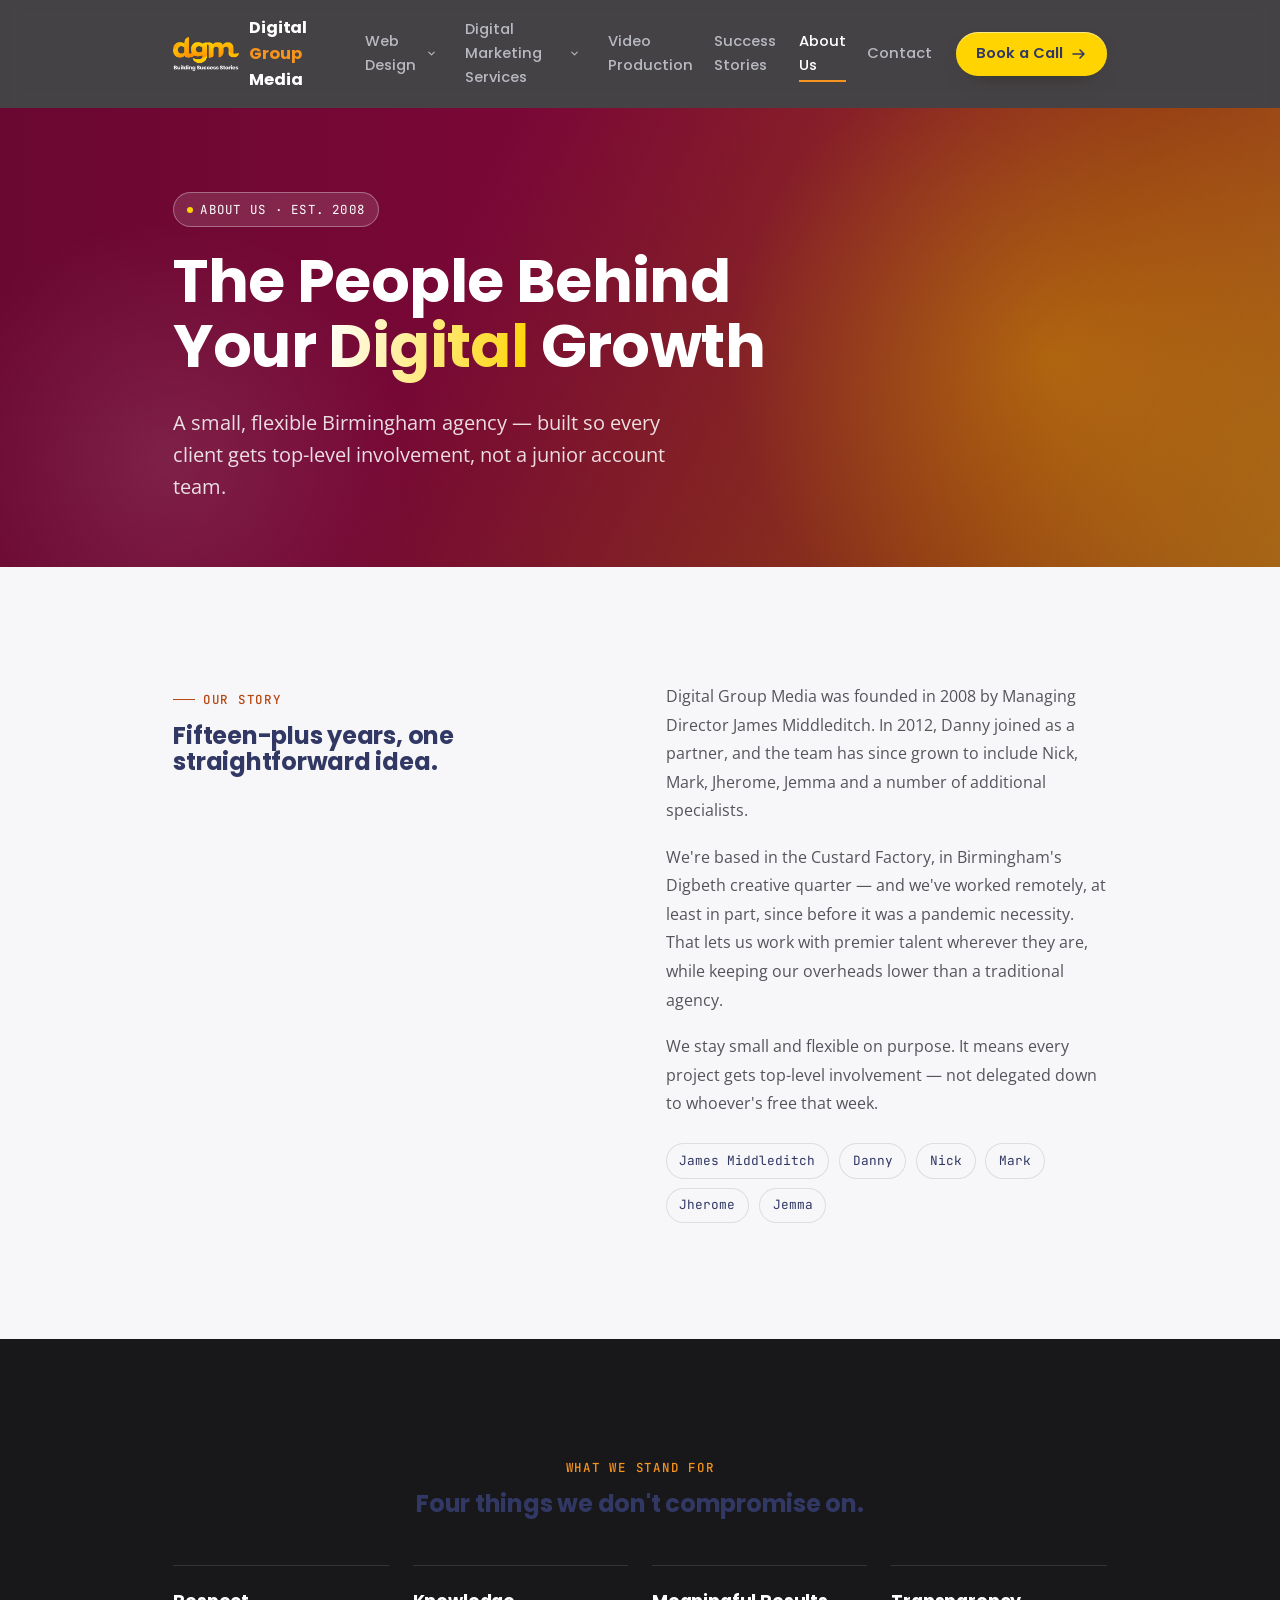
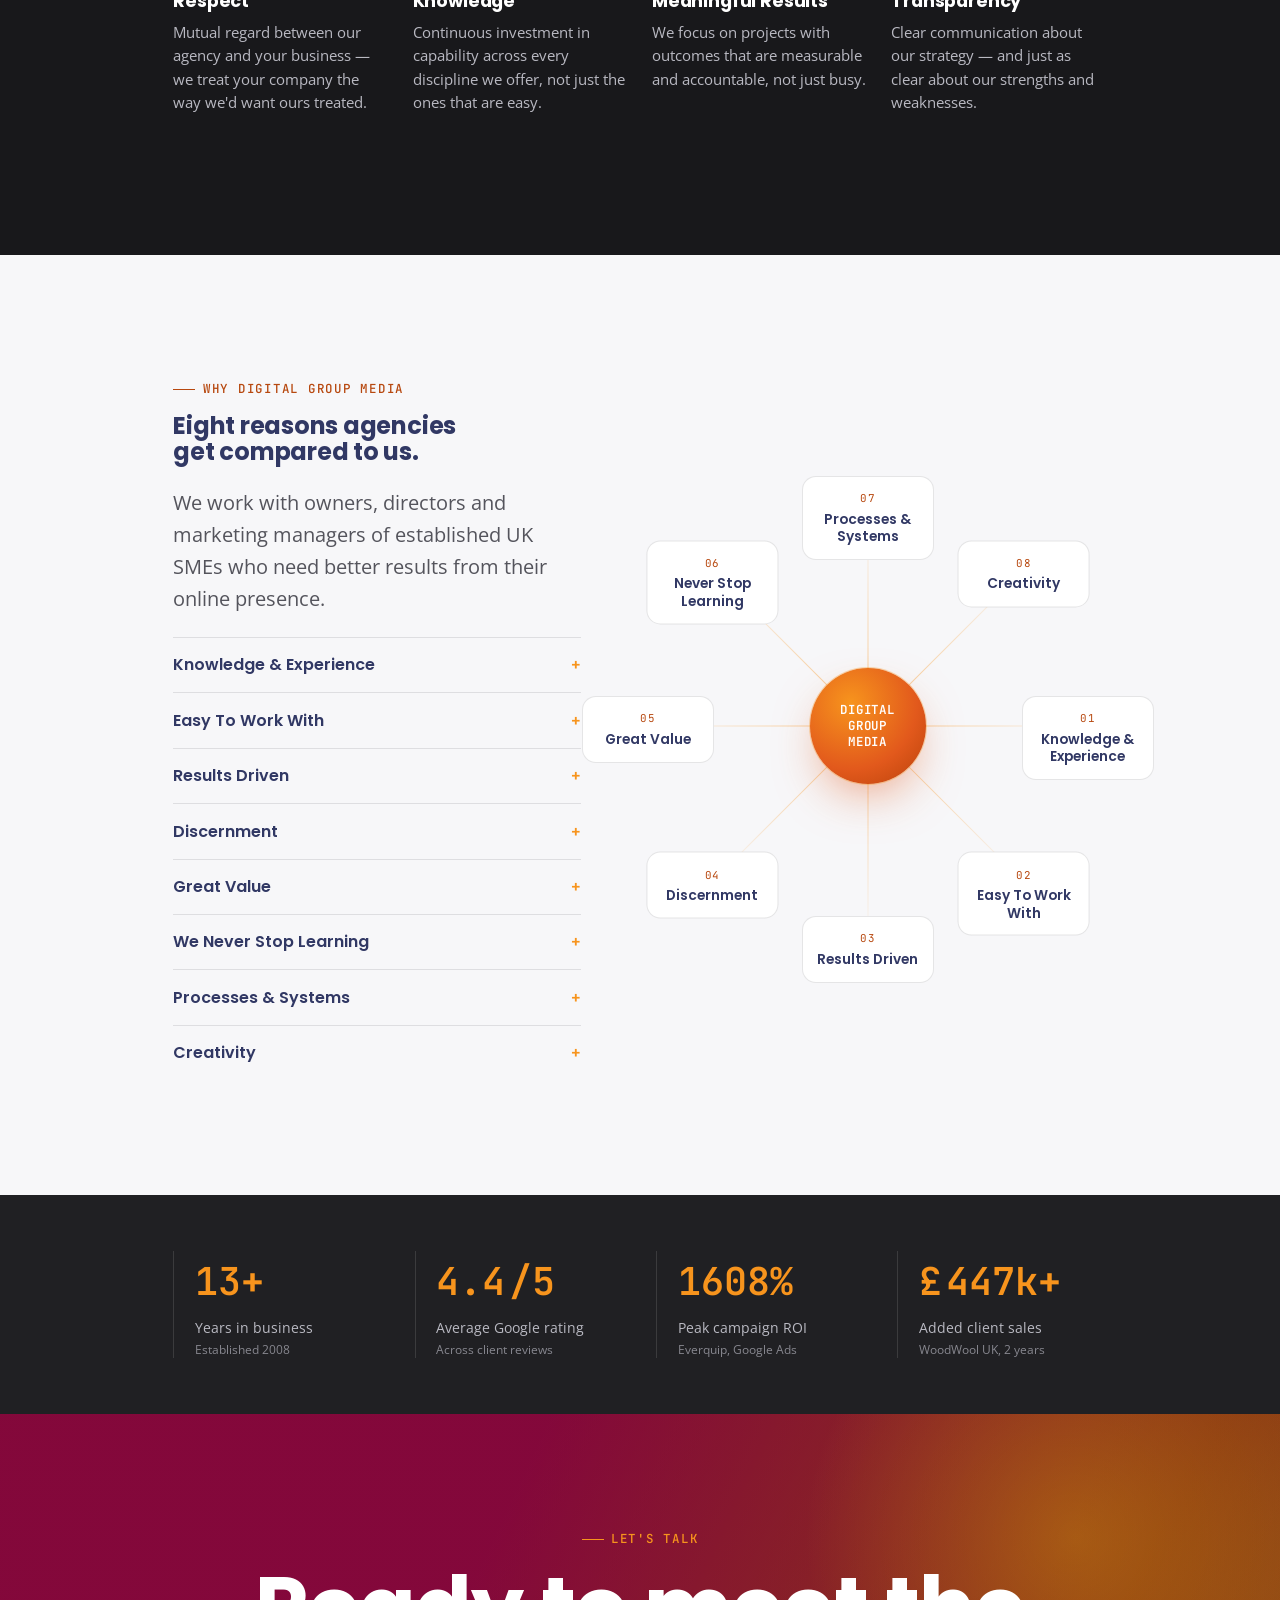
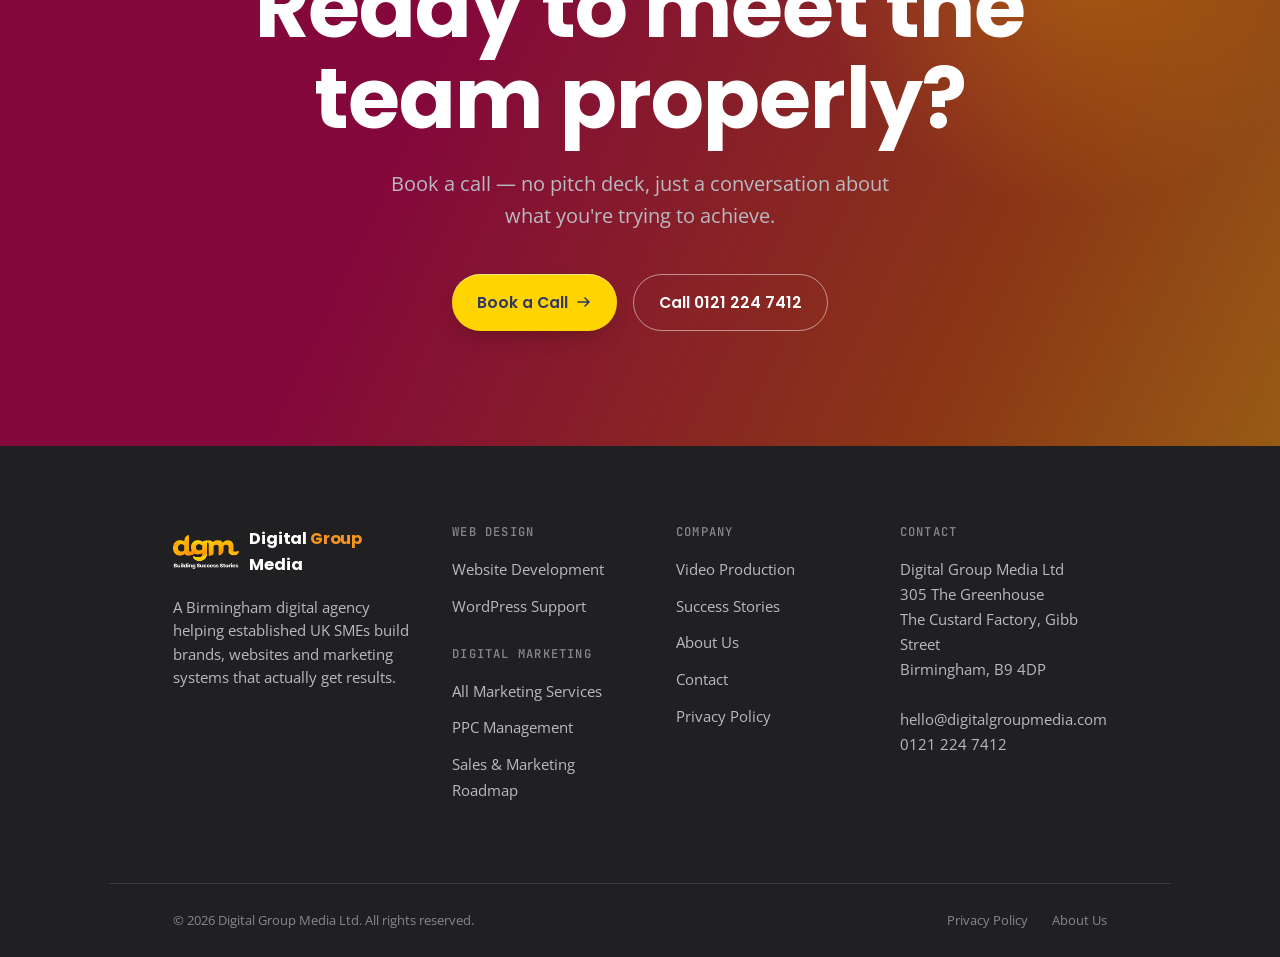
==== about-us.html @ e1ec8212 "Reorganize assets into css/js/images; add dev build scripts and README" ====
<!doctype html>
<html lang="en-GB">
<head>
<meta charset="utf-8">
<meta name="viewport" content="width=device-width, initial-scale=1, viewport-fit=cover">
<title>About Us | Digital Group Media</title>
<meta name="description" content="Founded in Birmingham in 2008, Digital Group Media is a small, flexible agency built so every client gets top-level involvement.">
<link rel="preconnect" href="https://fonts.googleapis.com">
<link rel="preconnect" href="https://fonts.gstatic.com" crossorigin>
<link rel="stylesheet" href="https://fonts.googleapis.com/css2?family=Poppins:wght@400;500;600;700;800&family=Open+Sans:wght@400;500;600;700&family=JetBrains+Mono:wght@400;500;600&display=swap">
<link rel="stylesheet" href="assets/css/styles.css">
</head>
<body>
<svg class="icon-defs" aria-hidden="true">
  <symbol id="ic-arrow" viewBox="0 0 16 16"><path d="M2 8h11M9 4l4 4-4 4" fill="none" stroke="currentColor" stroke-width="1.6" stroke-linecap="round" stroke-linejoin="round"/></symbol>
  <symbol id="ic-arrow-up" viewBox="0 0 16 16"><path d="M2 14 14 2M6 2h8v8" fill="none" stroke="currentColor" stroke-width="1.6" stroke-linecap="round" stroke-linejoin="round"/></symbol>
  <symbol id="ic-chevron" viewBox="0 0 16 16"><path d="M4 6l4 4 4-4" fill="none" stroke="currentColor" stroke-width="1.6" stroke-linecap="round" stroke-linejoin="round"/></symbol>
</svg>

<a class="skip-link" href="#main">Skip to main content</a>

<header class="site-header" id="siteHeader">
  <div class="wrap">
    <a class="brand" href="index.html">
      <img class="brand-mark" src="assets/images/logo-dgm.png" alt="" width="237" height="123">
      <span class="brand-word"><span class="brand-full">Digital <b>Group</b> Media</span><span class="brand-short">D<b>G</b>M</span></span>
    </a>
    <nav class="nav-links" aria-label="Primary">
      <div class="nav-item has-dropdown">
        <a class="nav-parent-link" href="web-design.html">Web Design</a>
        <button class="nav-caret-btn" type="button" aria-expanded="false" aria-controls="dd-1" aria-label="Show Web Design submenu">
          <svg class="nav-caret" aria-hidden="true"><use href="#ic-chevron"/></svg>
        </button>
        <div class="nav-dropdown" id="dd-1">
          <a href="web-design.html">Website Development</a>
        <a href="support.html">WordPress Support</a>
        </div>
      </div>
      <div class="nav-item has-dropdown">
        <a class="nav-parent-link" href="digital-marketing-services.html">Digital Marketing Services</a>
        <button class="nav-caret-btn" type="button" aria-expanded="false" aria-controls="dd-2" aria-label="Show Digital Marketing Services submenu">
          <svg class="nav-caret" aria-hidden="true"><use href="#ic-chevron"/></svg>
        </button>
        <div class="nav-dropdown" id="dd-2">
          <a href="ppc-management.html">PPC Management</a>
        <a href="sales-and-marketing-roadmap.html">Sales and Marketing Roadmap</a>
        </div>
      </div>
      <a href="videography-services.html">Video Production</a>
      <a href="success-stories.html">Success Stories</a>
      <a href="about-us.html" aria-current="page">About Us</a>
      <a href="contact.html">Contact</a>
    </nav>
    <div class="nav-actions">
      <a class="btn btn-primary" href="contact.html">Book a Call<svg class="ic" aria-hidden="true"><use href="#ic-arrow"/></svg></a>
      <button class="nav-toggle" id="navToggle" aria-expanded="false" aria-controls="mobileNav" aria-label="Open menu">
        <span class="nav-toggle-bars"><span></span><span></span><span></span></span>
      </button>
    </div>
  </div>
</header>

<nav class="mobile-nav" id="mobileNav" aria-label="Mobile">
  <a href="index.html">Home</a>
  <a href="web-design.html">Web Design</a>
  <a class="mobile-sub" href="web-design.html">Website Development</a>
  <a class="mobile-sub" href="support.html">WordPress Support</a>
  <a href="digital-marketing-services.html">Digital Marketing Services</a>
  <a class="mobile-sub" href="ppc-management.html">PPC Management</a>
  <a class="mobile-sub" href="sales-and-marketing-roadmap.html">Sales and Marketing Roadmap</a>
  <a href="videography-services.html">Video Production</a>
  <a href="success-stories.html">Success Stories</a>
  <a href="about-us.html" aria-current="page">About Us</a>
  <a href="contact.html">Contact</a>
  <a class="btn btn-primary" href="contact.html">Book a Call<svg class="ic" aria-hidden="true"><use href="#ic-arrow"/></svg></a>
</nav>

<main id="main">
  <section class="hero hero--page" aria-labelledby="hero-h1">
    <div class="hero-grid" aria-hidden="true"></div>
    <canvas class="hero-canvas" id="heroCanvas" aria-hidden="true"></canvas>
    <div class="wrap">
      <span class="hero-badge"><span class="dot"></span>ABOUT US &middot; EST. 2008</span>
      <h1 id="hero-h1">The People Behind Your <span class="hl">Digital</span> Growth</h1>
      <p class="hero-sub">A small, flexible Birmingham agency &mdash; built so every client gets top-level involvement, not a junior account team.</p>
    </div>
  </section>

  <section class="section-pad">
    <div class="wrap">
      <div class="about-story">
        <div class="reveal">
          <span class="eyebrow">Our Story</span>
          <h2>Fifteen-plus years, one straightforward idea.</h2>
        </div>
        <div class="lead-block reveal">
          <p>Digital Group Media was founded in 2008 by Managing Director James Middleditch. In 2012, Danny joined as a partner, and the team has since grown to include Nick, Mark, Jherome, Jemma and a number of additional specialists.</p>
          <p>We're based in the Custard Factory, in Birmingham's Digbeth creative quarter &mdash; and we've worked remotely, at least in part, since before it was a pandemic necessity. That lets us work with premier talent wherever they are, while keeping our overheads lower than a traditional agency.</p>
          <p>We stay small and flexible on purpose. It means every project gets top-level involvement &mdash; not delegated down to whoever's free that week.</p>
          <div class="team-strip">
            <span class="team-chip">James Middleditch</span>
            <span class="team-chip">Danny</span>
            <span class="team-chip">Nick</span>
            <span class="team-chip">Mark</span>
            <span class="team-chip">Jherome</span>
            <span class="team-chip">Jemma</span>
          </div>
        </div>
      </div>
    </div>
  </section>

  <section class="why section-pad on-dark">
    <div class="wrap">
      <div class="center-head reveal">
        <span class="eyebrow">What We Stand For</span>
        <h2>Four things we don't compromise on.</h2>
      </div>
      <div class="values-grid reveal-stagger" style="margin-top:3rem;">
        <div class="value-card">
          <h3>Respect</h3>
          <p>Mutual regard between our agency and your business &mdash; we treat your company the way we'd want ours treated.</p>
        </div>
        <div class="value-card">
          <h3>Knowledge</h3>
          <p>Continuous investment in capability across every discipline we offer, not just the ones that are easy.</p>
        </div>
        <div class="value-card">
          <h3>Meaningful Results</h3>
          <p>We focus on projects with outcomes that are measurable and accountable, not just busy.</p>
        </div>
        <div class="value-card">
          <h3>Transparency</h3>
          <p>Clear communication about our strategy &mdash; and just as clear about our strengths and weaknesses.</p>
        </div>
      </div>
    </div>
  </section>

  <div class="signal-divider" aria-hidden="true"></div>

  <section class="section-pad" aria-labelledby="why-h2">
    <div class="wrap">
      <div class="why-layout">
        <div class="why-intro reveal">
          <span class="eyebrow" style="color:var(--orange-text)">Why Digital Group Media</span>
          <h2 id="why-h2" style="color:var(--navy)">Eight reasons agencies get compared to us.</h2>
          <p class="lead">We work with owners, directors and marketing managers of established UK SMEs who need better results from their online presence.</p>
          <div class="why-desc-list" style="--text-col:var(--text)">
            <details style="border-color:var(--line)"><summary style="color:var(--navy)">Knowledge &amp; Experience</summary><p style="color:var(--text-soft)">Over 15 years operating across diverse industries &mdash; insight that goes well beyond a hobbyist effort.</p></details>
            <details style="border-color:var(--line)"><summary style="color:var(--navy)">Easy To Work With</summary><p style="color:var(--text-soft)">A strong emphasis on people skills, open communication and transparent relationships built on genuine partnership.</p></details>
            <details style="border-color:var(--line)"><summary style="color:var(--navy)">Results Driven</summary><p style="color:var(--text-soft)">Success measured against metrics we agree together &mdash; visitor growth, conversion rate, or brand perception.</p></details>
            <details style="border-color:var(--line)"><summary style="color:var(--navy)">Discernment</summary><p style="color:var(--text-soft)">We're selective about the projects we take on, partnering only where we can make a tangible difference.</p></details>
            <details style="border-color:var(--line)"><summary style="color:var(--navy)">Great Value</summary><p style="color:var(--text-soft)">Premium pricing, justified through superior ROI and honest, transparent project scoping.</p></details>
            <details style="border-color:var(--line)"><summary style="color:var(--navy)">We Never Stop Learning</summary><p style="color:var(--text-soft)">Continuous investment in emerging skills and strategies that benefit every client we work with.</p></details>
            <details style="border-color:var(--line)"><summary style="color:var(--navy)">Processes &amp; Systems</summary><p style="color:var(--text-soft)">Refined project management that delivers high-quality work efficiently, with consistent updates along the way.</p></details>
            <details style="border-color:var(--line)"><summary style="color:var(--navy)">Creativity</summary><p style="color:var(--text-soft)">Contemporary, user-friendly design paired with creative problem-solving across every discipline.</p></details>
          </div>
        </div>
        <div class="orbit reveal" aria-hidden="true">
          <div class="orbit-lines">
            <div class="orbit-line" style="--i:0"></div><div class="orbit-line" style="--i:1"></div>
            <div class="orbit-line" style="--i:2"></div><div class="orbit-line" style="--i:3"></div>
            <div class="orbit-line" style="--i:4"></div><div class="orbit-line" style="--i:5"></div>
            <div class="orbit-line" style="--i:6"></div><div class="orbit-line" style="--i:7"></div>
          </div>
          <div class="orbit-nodes">
            <div class="orbit-node" style="--i:0"><div class="orbit-card" style="background:var(--paper-raised);border-color:var(--line)" tabindex="0"><div class="n" style="color:var(--orange-text)">01</div><div class="t" style="color:var(--navy)">Knowledge &amp; Experience</div></div></div>
            <div class="orbit-node" style="--i:1"><div class="orbit-card" style="background:var(--paper-raised);border-color:var(--line)" tabindex="0"><div class="n" style="color:var(--orange-text)">02</div><div class="t" style="color:var(--navy)">Easy To Work With</div></div></div>
            <div class="orbit-node" style="--i:2"><div class="orbit-card" style="background:var(--paper-raised);border-color:var(--line)" tabindex="0"><div class="n" style="color:var(--orange-text)">03</div><div class="t" style="color:var(--navy)">Results Driven</div></div></div>
            <div class="orbit-node" style="--i:3"><div class="orbit-card" style="background:var(--paper-raised);border-color:var(--line)" tabindex="0"><div class="n" style="color:var(--orange-text)">04</div><div class="t" style="color:var(--navy)">Discernment</div></div></div>
            <div class="orbit-node" style="--i:4"><div class="orbit-card" style="background:var(--paper-raised);border-color:var(--line)" tabindex="0"><div class="n" style="color:var(--orange-text)">05</div><div class="t" style="color:var(--navy)">Great Value</div></div></div>
            <div class="orbit-node" style="--i:5"><div class="orbit-card" style="background:var(--paper-raised);border-color:var(--line)" tabindex="0"><div class="n" style="color:var(--orange-text)">06</div><div class="t" style="color:var(--navy)">Never Stop Learning</div></div></div>
            <div class="orbit-node" style="--i:6"><div class="orbit-card" style="background:var(--paper-raised);border-color:var(--line)" tabindex="0"><div class="n" style="color:var(--orange-text)">07</div><div class="t" style="color:var(--navy)">Processes &amp; Systems</div></div></div>
            <div class="orbit-node" style="--i:7"><div class="orbit-card" style="background:var(--paper-raised);border-color:var(--line)" tabindex="0"><div class="n" style="color:var(--orange-text)">08</div><div class="t" style="color:var(--navy)">Creativity</div></div></div>
          </div>
          <div class="orbit-hub"><span>DIGITAL<br>GROUP<br>MEDIA</span></div>
        </div>
      </div>
    </div>
  </section>

  <section class="stats-strip" aria-label="Numbers from the work">
    <div class="wrap">
      <div class="stats-grid reveal-stagger">
        <div class="stat">
          <span class="stat-num"><span class="js-count" data-count="15" data-suffix="+">0</span></span>
          <p class="stat-cap">Years in business<em>Established 2008</em></p>
        </div>
        <div class="stat">
          <span class="stat-num"><span class="js-count" data-count="4.9" data-decimals="1">0</span>/5</span>
          <p class="stat-cap">Average Google rating<em>Across client reviews</em></p>
        </div>
        <div class="stat">
          <span class="stat-num"><span class="js-count" data-count="1800" data-suffix="%">0</span></span>
          <p class="stat-cap">Peak campaign ROI<em>Everquip, Google Ads</em></p>
        </div>
        <div class="stat">
          <span class="stat-num">&#163;<span class="js-count" data-count="500" data-suffix="k+">0</span></span>
          <p class="stat-cap">Added client sales<em>WoodWool UK, 2 years</em></p>
        </div>
      </div>
    </div>
  </section>
  <section class="cta-final section-pad on-dark" id="final-cta" aria-labelledby="cta-h2">
    <canvas class="signal-web" id="ctaCanvas" aria-hidden="true"></canvas>
    <div class="wrap">
      <span class="eyebrow">Let's Talk</span>
      <h2 id="cta-h2" class="reveal">Ready to meet the team properly?</h2>
      <p class="lead reveal">Book a call &mdash; no pitch deck, just a conversation about what you're trying to achieve.</p>
      <div class="hero-cta reveal">
        <a class="btn btn-primary" href="contact.html">Book a Call<svg class="ic" aria-hidden="true"><use href="#ic-arrow"/></svg></a>
        <a class="btn btn-ghost" href="tel:01212247412">Call 0121 224 7412</a>
      </div>
    </div>
  </section>

</main>

<footer class="site-footer">
  <div class="wrap footer-top">
    <div class="footer-brand">
      <a class="brand" href="index.html">
        <img class="brand-mark" src="assets/images/logo-dgm.png" alt="" width="237" height="123">
        <span class="brand-word">Digital <b>Group</b> Media</span>
      </a>
      <p>A Birmingham digital agency helping established UK SMEs build brands, websites and marketing systems that actually get results.</p>
    </div>
    <div class="footer-col">
      <h4>Web Design</h4>
      <ul>
        <li><a href="web-design.html">Website Development</a></li>
        <li><a href="support.html">WordPress Support</a></li>
      </ul>
      <h4 class="footer-col-spaced">Digital Marketing</h4>
      <ul>
        <li><a href="digital-marketing-services.html">All Marketing Services</a></li>
        <li><a href="ppc-management.html">PPC Management</a></li>
        <li><a href="sales-and-marketing-roadmap.html">Sales &amp; Marketing Roadmap</a></li>
      </ul>
    </div>
    <div class="footer-col">
      <h4>Company</h4>
      <ul>
        <li><a href="videography-services.html">Video Production</a></li>
        <li><a href="success-stories.html">Success Stories</a></li>
        <li><a href="about-us.html">About Us</a></li>
        <li><a href="contact.html">Contact</a></li>
        <li><a href="privacy-policy.html">Privacy Policy</a></li>
      </ul>
    </div>
    <div class="footer-col">
      <h4>Contact</h4>
      <address>
        Digital Group Media Ltd<br>
        305 The Greenhouse<br>
        The Custard Factory, Gibb Street<br>
        Birmingham, B9 4DP<br><br>
        <a href="mailto:hello@digitalgroupmedia.com">hello@digitalgroupmedia.com</a><br>
        <a href="tel:01212247412">0121 224 7412</a>
      </address>
    </div>
  </div>
  <div class="wrap footer-bottom">
    <span>&copy; <span id="year">2026</span> Digital Group Media Ltd. All rights reserved.</span>
    <span class="footer-legal">
      <a href="privacy-policy.html">Privacy Policy</a>
      <a href="about-us.html">About Us</a>
    </span>
  </div>
</footer>

<script type="application/ld+json">
{
  "@context": "https://schema.org",
  "@type": "ProfessionalService",
  "name": "Digital Group Media",
  "description": "Founded in Birmingham in 2008, Digital Group Media is a small, flexible agency built so every client gets top-level involvement.",
  "url": "https://digitalgroupmedia.com/",
  "telephone": "+441212247412",
  "email": "hello@digitalgroupmedia.com",
  "address": {
    "@type": "PostalAddress",
    "streetAddress": "305 The Greenhouse, The Custard Factory, Gibb Street",
    "addressLocality": "Birmingham",
    "postalCode": "B9 4DP",
    "addressCountry": "GB"
  },
  "foundingDate": "2008",
  "aggregateRating": {
    "@type": "AggregateRating",
    "ratingValue": "4.9",
    "ratingCount": "1",
    "bestRating": "5"
  }
}
</script>
<script src="assets/js/main.js"></script>
</body>
</html>
---- assets/css/styles.css ----
/* ============================================================
   Digital Group Media — shared design system
   Brand palette sampled live from digitalgroupmedia.com
   (--gcid-heading-color, --gcid-primary-color, logo asset).
   Single fixed visual world (agency brand, not an OS toggle) —
   colours declared explicitly throughout, no dark/light switching.
   ============================================================ */

/* -- baseline reset (this stylesheet is shared by every page, some
      of which are served raw without the Artifact skeleton) -- */
html{
  color-scheme: light;
  scroll-behavior:smooth;
}
:root{
  padding-top: env(safe-area-inset-top, 0px);
  padding-bottom: env(safe-area-inset-bottom, 0px);
}
*{box-sizing:border-box;}
body{margin:0;}
img{max-width:100%;}
[hidden]{display:none !important;}

:root{
  /* Dark neutral — sampled from the live site's footer / dark panels
     (near-black, not blue-black), used for footer and dark sections. */
  --ink:#18181b;
  --ink-2:#202023;
  --ink-3:#28282c;
  --ink-4:#323236;
  --ink-line:rgba(255,255,255,.12);
  --ink-line-soft:rgba(255,255,255,.06);

  --navy:#313864;           /* brand navy — sampled exact from the live header/utility bar */
  --navy-deep:#242a4d;
  --magenta:#d6095b;        /* brand hero-gradient start, sampled from the live site */
  --magenta-deep:#a3074a;   /* AA-safe magenta for small text on light backgrounds */
  --orange:#e2591c;         /* brand hero-gradient end, sampled from the live site */
  --orange-light:#f7941d;   /* brand gold/orange accent, sampled from the live hero swirl */
  --orange-text:#b7480f;    /* AA-safe orange for small text on light backgrounds */
  --yellow:#ffd400;         /* brand CTA-button yellow, sampled exact from the live site */
  --yellow-deep:#e0ba00;    /* hover state for yellow buttons */
  --orange-dim:#b8410a;
  --hero-gradient:linear-gradient(115deg,var(--magenta) 0%,var(--magenta) 35%,var(--orange) 78%,var(--orange-light) 100%);

  --paper:#f7f7f9;          /* light section ground */
  --paper-raised:#ffffff;
  --line:rgba(24,24,28,.11);
  --line-strong:rgba(24,24,28,.18);
  --text:#1c1c22;           /* body text on light */
  --text-soft:#54545c;
  --text-mute:#6f6f76;
  --on-dark:#f5f5f7;
  --on-dark-soft:#b9b9c2;
  --on-dark-mute:#87878f;

  --font-display:'Poppins',"Helvetica Neue",Arial,sans-serif;
  --font-body:'Open Sans',"Segoe UI",Arial,sans-serif;
  --font-mono:'JetBrains Mono',"SFMono-Regular",Consolas,monospace;

  --ease:cubic-bezier(.22,.61,.36,1);
  --ease-out:cubic-bezier(.16,.84,.44,1);

  /* Content container: fluid at 82.917vw (matches the live site's
     measured proportion) capped at 1920px so it never over-stretches
     on ultra-wide monitors. */
  --container:min(82.917vw,1920px);
  --gutter:clamp(20px,5vw,96px);
  --radius:18px;
  --radius-sm:10px;

  --fs-h1:clamp(2.6rem,5.4vw + 1rem,5.25rem);
  --fs-h2:clamp(2rem,3vw + 1rem,3.1rem);
  --fs-h3:clamp(1.3rem,1.1vw + 1rem,1.7rem);
  --fs-lead:clamp(1.05rem,.4vw + 1rem,1.25rem);
}

@media (prefers-reduced-motion: reduce){
  *,*::before,*::after{
    animation-duration:.001ms !important;
    animation-iteration-count:1 !important;
    transition-duration:.001ms !important;
    scroll-behavior:auto !important;
  }
}

/* ============================================================ base */
body{
  background:var(--paper);
  color:var(--text);
  font-family:var(--font-body);
  font-size:1rem;
  line-height:1.6;
  -webkit-font-smoothing:antialiased;
  text-rendering:optimizeLegibility;
  overflow-x:hidden;
}
h1,h2,h3,h4{
  font-family:var(--font-display);
  color:var(--navy);
  line-height:1.08;
  margin:0;
  text-wrap:balance;
  letter-spacing:-.01em;
}
p{margin:0;}
a{color:inherit;text-decoration:none;}
button{font:inherit;color:inherit;background:none;border:0;cursor:pointer;}
ul{list-style:none;margin:0;padding:0;}
.sr-only{
  position:absolute;width:1px;height:1px;padding:0;margin:-1px;
  overflow:hidden;clip:rect(0,0,0,0);white-space:nowrap;border:0;
}
.skip-link{
  position:fixed;top:-60px;left:12px;z-index:999;
  background:var(--orange-dim);color:#fff;padding:.8em 1.2em;border-radius:8px;
  font-family:var(--font-display);font-weight:600;transition:top .2s var(--ease);
}
.skip-link:focus{top:12px;}
:focus-visible{outline:2.5px solid var(--magenta);outline-offset:3px;border-radius:4px;}

.wrap{max-width:var(--container);margin-inline:auto;padding-inline:var(--gutter);}
section{position:relative;}
.section-pad{padding-block:clamp(64px,9vw,128px);}
.section-pad-sm{padding-block:clamp(44px,6vw,80px);}
.eyebrow{
  display:inline-flex;align-items:center;gap:.6em;
  font-family:var(--font-mono);font-size:.78rem;font-weight:500;
  letter-spacing:.14em;text-transform:uppercase;
  color:var(--orange-text);margin-bottom:1.1em;
}
.eyebrow::before{content:"";width:22px;height:1px;background:currentColor;flex:none;}
section.on-dark .eyebrow{color:var(--orange-light);}
.lead{font-size:var(--fs-lead);color:var(--text-soft);max-width:52ch;}
section.on-dark .lead{color:var(--on-dark-soft);}
.head-row{
  display:flex;flex-wrap:wrap;gap:2rem 3rem;justify-content:space-between;
  align-items:flex-end;margin-bottom:clamp(2.5rem,5vw,4.5rem);
}
.head-row .lead{margin-top:1rem;}
.center-head{max-width:64ch;margin-inline:auto;text-align:center;}
.center-head .eyebrow{justify-content:center;}
.center-head .eyebrow::before{display:none;}
.center-head .lead{margin-inline:auto;margin-top:1rem;}

/* ============================================================ buttons */
.btn{
  position:relative;display:inline-flex;align-items:center;gap:.55em;
  font-family:var(--font-display);font-weight:600;font-size:.98rem;
  padding:.95em 1.6em;border-radius:999px;isolation:isolate;
  transition:transform .35s var(--ease-out),box-shadow .35s var(--ease-out),background-color .3s var(--ease),color .3s var(--ease);
  white-space:nowrap;
}
.btn .ic{width:16px;height:16px;flex:none;transition:transform .35s var(--ease-out);}
.btn:hover .ic, .btn:focus-visible .ic{transform:translateX(4px);}
.btn-primary{background:var(--yellow);color:var(--navy);box-shadow:0 1px 0 rgba(255,255,255,.5) inset, 0 10px 24px -12px rgba(20,14,0,.45);}
.btn-primary:hover,.btn-primary:focus-visible{background:var(--yellow-deep);transform:translateY(-2px);box-shadow:0 1px 0 rgba(255,255,255,.5) inset, 0 18px 34px -12px rgba(20,14,0,.5);}
.btn-ghost{background:transparent;border:1.5px solid var(--line-strong);color:var(--navy);}
.btn-ghost:hover,.btn-ghost:focus-visible{border-color:var(--navy);background:rgba(49,56,100,.05);transform:translateY(-2px);}
.on-dark .btn-ghost,.hero .btn-ghost{border-color:rgba(255,255,255,.5);color:#fff;}
.on-dark .btn-ghost:hover,.on-dark .btn-ghost:focus-visible,
.hero .btn-ghost:hover,.hero .btn-ghost:focus-visible{border-color:#fff;background:rgba(255,255,255,.12);}
.btn-line{
  display:inline-flex;align-items:center;gap:.5em;font-family:var(--font-display);
  font-weight:600;font-size:.95rem;color:var(--orange-text);padding-bottom:.15em;
  background-image:linear-gradient(var(--orange),var(--orange));
  background-size:0% 1.5px;background-repeat:no-repeat;background-position:0 100%;
  transition:background-size .4s var(--ease-out);
}
.btn-line .ic{width:14px;height:14px;transition:transform .3s var(--ease-out);}
.btn-line:hover,.btn-line:focus-visible{background-size:100% 1.5px;}
.btn-line:hover .ic,.btn-line:focus-visible .ic{transform:translate(3px,-2px);}
.btn-block{width:100%;justify-content:center;}

/* ============================================================ reveal */
.reveal{opacity:1;transform:none;}
@media (prefers-reduced-motion: no-preference){
  .reveal{opacity:0;transform:translateY(22px);transition:opacity .8s var(--ease-out),transform .8s var(--ease-out);}
  .reveal.is-visible{opacity:1;transform:none;}
  .reveal-stagger > *{opacity:0;transform:translateY(18px);transition:opacity .7s var(--ease-out),transform .7s var(--ease-out);}
  .reveal-stagger.is-visible > *{opacity:1;transform:none;}
  .reveal-stagger.is-visible > *:nth-child(1){transition-delay:.02s;}
  .reveal-stagger.is-visible > *:nth-child(2){transition-delay:.08s;}
  .reveal-stagger.is-visible > *:nth-child(3){transition-delay:.14s;}
  .reveal-stagger.is-visible > *:nth-child(4){transition-delay:.2s;}
  .reveal-stagger.is-visible > *:nth-child(5){transition-delay:.26s;}
  .reveal-stagger.is-visible > *:nth-child(6){transition-delay:.32s;}
  .reveal-stagger.is-visible > *:nth-child(7){transition-delay:.38s;}
  .reveal-stagger.is-visible > *:nth-child(8){transition-delay:.44s;}
  .reveal-stagger.is-visible > *:nth-child(9){transition-delay:.5s;}
  .reveal-stagger.is-visible > *:nth-child(10){transition-delay:.56s;}
  .reveal-stagger.is-visible > *:nth-child(11){transition-delay:.62s;}
  .reveal-stagger.is-visible > *:nth-child(12){transition-delay:.68s;}
}

/* ============================================================ signal divider */
.signal-divider{height:1px;position:relative;background:var(--ink-line-soft);overflow:hidden;}
.signal-divider::after{
  content:"";position:absolute;top:0;left:-20%;width:20%;height:100%;
  background:linear-gradient(90deg,transparent,var(--magenta),var(--orange-light),transparent);
  animation:travel 7s linear infinite;
}
@media (prefers-reduced-motion: reduce){.signal-divider::after{display:none;}}
@keyframes travel{0%{left:-20%;}100%{left:100%;}}

/* ============================================================ header */
.site-header{
  position:sticky;top:env(safe-area-inset-top,0px);z-index:100;
  /* a light dark-tinted glass backdrop at all times — not fully
     transparent — so nav text stays legible whether the header is
     sitting over the hero gradient or over a page's plain background */
  background:rgba(20,16,20,.78);backdrop-filter:blur(10px) saturate(140%);
  padding-block:14px;transition:background-color .4s var(--ease),backdrop-filter .4s var(--ease),border-color .4s var(--ease),padding .4s var(--ease);
  border-bottom:1px solid transparent;
}
.site-header .wrap{display:flex;align-items:center;justify-content:space-between;gap:1.5rem;}
.site-header.is-solid{
  background:rgba(24,24,27,.9);backdrop-filter:blur(14px) saturate(140%);
  border-bottom-color:var(--ink-line);padding-block:10px;
}
.brand{display:flex;align-items:center;gap:.65em;font-family:var(--font-display);font-weight:700;color:#fff;}
.brand-mark{height:34px;width:auto;flex:none;object-fit:contain;}
.brand-word{font-size:1.02rem;letter-spacing:-.01em;}
.brand-word b{color:var(--orange-light);}
@media (max-width:640px){.brand-word .brand-full{display:none;}}
@media (min-width:641px){.brand-word .brand-short{display:none;}}

.nav-links{display:flex;align-items:center;gap:clamp(.85rem,1.6vw,1.7rem);}
.nav-links > a,.nav-parent-link{
  font-family:var(--font-display);font-weight:500;font-size:.92rem;color:var(--on-dark-soft);
  position:relative;padding-block:.3em;transition:color .3s var(--ease);
}
.nav-links > a::after,.nav-parent-link::after{
  content:"";position:absolute;left:0;bottom:0;width:100%;height:1.5px;
  background:var(--orange-light);transform:scaleX(0);transform-origin:right;
  transition:transform .35s var(--ease-out);
}
.nav-links > a:hover,.nav-links > a:focus-visible,.nav-parent-link:hover,.nav-parent-link:focus-visible{color:#fff;}
.nav-links > a:hover::after,.nav-links > a:focus-visible::after,
.nav-parent-link:hover::after,.nav-parent-link:focus-visible::after{transform:scaleX(1);transform-origin:left;}
.nav-links > a[aria-current="page"],.nav-parent-link[aria-current="page"]{color:#fff;}
.nav-links > a[aria-current="page"]::after,.nav-parent-link[aria-current="page"]::after{transform:scaleX(1);}
.nav-actions{display:flex;align-items:center;gap:1rem;}
@media (max-width:980px){.nav-links{display:none;}}

/* -- dropdown submenus (Web Design, Digital Marketing Services) --
   Opens on click (authoritative, works everywhere) and on hover/focus
   as a progressive enhancement for mouse users. The dropdown sits
   FLUSH against the nav item (no gap) so the hover hit-area is
   continuous all the way from the label into the panel — a gap here
   is what previously caused the menu to close before a click landed. */
.nav-item{position:relative;display:flex;align-items:center;gap:.15rem;padding-bottom:14px;margin-bottom:-14px;}
.nav-caret-btn{
  width:26px;height:26px;flex:none;display:grid;place-items:center;color:var(--on-dark-soft);
  border-radius:50%;transition:color .3s var(--ease),background-color .3s var(--ease),transform .3s var(--ease-out);
}
.nav-caret-btn:hover,.nav-caret-btn:focus-visible{color:#fff;background:var(--ink-line-soft);}
.nav-caret-btn .nav-caret{width:11px;height:11px;}
.nav-item.is-open .nav-caret-btn,.nav-item:hover .nav-caret-btn{transform:rotate(180deg);}
.nav-dropdown{
  position:absolute;top:100%;left:50%;transform:translate(-50%,4px);min-width:230px;
  background:var(--ink-3);border:1px solid var(--ink-line);border-radius:var(--radius-sm,10px);
  padding:.5rem;display:flex;flex-direction:column;gap:.15rem;box-shadow:0 20px 45px -18px rgba(0,0,0,.6);
  opacity:0;visibility:hidden;pointer-events:none;
  transition:opacity .2s var(--ease-out),transform .2s var(--ease-out);
  z-index:120;
}
.nav-item:hover .nav-dropdown,.nav-item:focus-within .nav-dropdown,.nav-item.is-open .nav-dropdown{
  opacity:1;visibility:visible;pointer-events:auto;transform:translate(-50%,0);
}
.nav-dropdown a{
  font-family:var(--font-display);font-weight:500;font-size:.86rem;color:var(--on-dark-soft);
  padding:.6em .75em;border-radius:7px;white-space:nowrap;transition:color .2s var(--ease),background-color .2s var(--ease);
}
.nav-dropdown a:hover,.nav-dropdown a:focus-visible{color:#fff;background:var(--ink-4);}
.nav-dropdown a[aria-current="page"]{color:var(--orange-light);}
.nav-actions .btn-primary{padding:.7em 1.35em;font-size:.92rem;}
@media (max-width:480px){.nav-actions .btn-primary{display:none;}}

.nav-toggle{
  display:none;width:44px;height:44px;border-radius:50%;place-items:center;
  border:1.5px solid rgba(238,241,251,.25);flex:none;
}
@media (max-width:980px){.nav-toggle{display:grid;}}
.nav-toggle-bars{width:18px;height:12px;position:relative;}
.nav-toggle-bars span{
  position:absolute;left:0;width:100%;height:1.6px;background:#fff;border-radius:2px;
  transition:transform .35s var(--ease-out),opacity .25s var(--ease),top .35s var(--ease-out);
}
.nav-toggle-bars span:nth-child(1){top:0;}
.nav-toggle-bars span:nth-child(2){top:5px;}
.nav-toggle-bars span:nth-child(3){top:10px;}
body.nav-open .nav-toggle-bars span:nth-child(1){top:5px;transform:rotate(45deg);}
body.nav-open .nav-toggle-bars span:nth-child(2){opacity:0;}
body.nav-open .nav-toggle-bars span:nth-child(3){top:5px;transform:rotate(-45deg);}

.mobile-nav{
  position:fixed;inset:0;z-index:99;background:rgba(24,24,27,.98);
  display:flex;flex-direction:column;justify-content:center;gap:.3rem;
  padding:calc(80px + env(safe-area-inset-top,0px)) var(--gutter) calc(40px + env(safe-area-inset-bottom,0px));
  opacity:0;visibility:hidden;transform:translateY(-8px);
  transition:opacity .35s var(--ease-out),visibility 0s linear .35s,transform .35s var(--ease-out);
  overflow-y:auto;
}
body.nav-open .mobile-nav{opacity:1;visibility:visible;transform:none;transition:opacity .35s var(--ease-out),transform .35s var(--ease-out);}
body.nav-open{overflow:hidden;}
.mobile-nav a{
  font-family:var(--font-display);font-weight:600;font-size:1.7rem;color:var(--on-dark);
  padding-block:.4em;border-bottom:1px solid var(--ink-line);
}
.mobile-nav a[aria-current="page"]{color:var(--orange-light);}
.mobile-nav a.mobile-sub{
  font-size:1.1rem;font-weight:500;color:var(--on-dark-mute);padding-left:1.25rem;
  border-bottom-color:var(--ink-line-soft);
}
.mobile-nav a.mobile-sub::before{content:"\2192";margin-right:.5em;color:var(--orange-light);}
.mobile-nav a.mobile-sub[aria-current="page"]{color:var(--orange-light);}
.mobile-nav .btn-primary{margin-top:1.6rem;align-self:flex-start;}
@media (min-width:981px){.mobile-nav{display:none;}}

/* ============================================================ hero */
.hero{
  /* a left-to-right dark scrim stacked over the brand gradient — keeps
     white hero text at a safe contrast ratio wherever it falls across
     the gradient (including on very wide/ultra-wide viewports) without
     dulling the gradient's colour where nothing needs to be read */
  background:linear-gradient(90deg,rgba(8,6,10,.52),rgba(8,6,10,.34)),var(--hero-gradient);
  color:#fff;padding-top:clamp(64px,10vw,110px);padding-bottom:clamp(56px,8vw,96px);
  overflow:hidden;isolation:isolate;
}
.hero--page{padding-top:clamp(52px,8vw,84px);padding-bottom:clamp(44px,6vw,64px);}
.hero-canvas,.hero-grid{display:none;}
.hero .wrap{position:relative;z-index:1;}
/* soft decorative glow — a clean stand-in for the live site's busy corner
   swirl, kept subtle so it reads as texture rather than clutter */
.hero::before{
  content:"";position:absolute;z-index:0;top:-18%;right:-8%;width:52%;aspect-ratio:1/1;
  background:radial-gradient(circle,rgba(255,212,0,.28) 0%,transparent 68%);
  pointer-events:none;
}
.hero::after{
  content:"";position:absolute;z-index:0;bottom:-30%;left:-6%;width:38%;aspect-ratio:1/1;
  background:radial-gradient(circle,rgba(255,255,255,.10) 0%,transparent 70%);
  pointer-events:none;
}
.hero-badge{
  display:inline-flex;align-items:center;gap:.6em;font-family:var(--font-mono);
  font-size:.78rem;letter-spacing:.1em;color:#fff;
  border:1px solid rgba(255,255,255,.32);background:rgba(255,255,255,.12);
  backdrop-filter:blur(6px);
  padding:.5em 1em;border-radius:999px;margin-bottom:1.8em;
}
.hero-badge .dot{width:6px;height:6px;border-radius:50%;background:var(--yellow);flex:none;
  box-shadow:0 0 0 0 rgba(255,212,0,.6);animation:pulse-dot 2.2s var(--ease) infinite;}
@media (prefers-reduced-motion: reduce){.hero-badge .dot{animation:none;}}
@keyframes pulse-dot{0%{box-shadow:0 0 0 0 rgba(255,212,0,.55);}70%{box-shadow:0 0 0 8px rgba(255,212,0,0);}100%{box-shadow:0 0 0 0 rgba(255,212,0,0);}}

.hero h1{color:#fff;font-size:var(--fs-h1);font-weight:700;max-width:17ch;}
.hero--page h1{font-size:clamp(2.3rem,4.4vw + 1rem,3.75rem);max-width:20ch;}
.hero h1 .hl{font-style:normal;background:linear-gradient(100deg,#fff,var(--yellow));-webkit-background-clip:text;background-clip:text;color:transparent;}
.hero-sub{margin-top:1.4em;font-size:var(--fs-lead);color:rgba(255,255,255,.86);max-width:46ch;}
.hero-cta{display:flex;flex-wrap:wrap;gap:1rem;margin-top:2.4em;}
.hero-proof{
  display:flex;flex-wrap:wrap;gap:.9rem 1.8rem;margin-top:3rem;padding-top:1.8rem;
  border-top:1px solid rgba(255,255,255,.22);color:rgba(255,255,255,.86);font-size:.9rem;
}
.hero-proof strong{color:#fff;font-family:var(--font-display);}
.hero-proof span{display:inline-flex;align-items:center;gap:.5em;}
.hero-proof span + span::before{content:"";width:4px;height:4px;border-radius:50%;background:rgba(255,255,255,.5);margin-right:1.3rem;display:none;}
@media (min-width:560px){.hero-proof span + span::before{display:inline-block;}}

/* ============================================================ stats strip */
.stats-strip{background:var(--ink-2);color:var(--on-dark);padding-block:clamp(36px,5vw,56px);}
.stats-grid{display:grid;grid-template-columns:repeat(4,1fr);gap:2rem;}
@media (max-width:820px){.stats-grid{grid-template-columns:repeat(2,1fr);}}
.stat{border-left:1.5px solid var(--ink-line);padding-left:1.3rem;}
.stat-num{
  font-family:var(--font-mono);font-weight:600;font-size:clamp(1.7rem,3vw,2.5rem);
  color:var(--orange-light);font-variant-numeric:tabular-nums;display:inline-flex;align-items:baseline;gap:.1em;
}
.stat-cap{margin-top:.4em;font-size:.86rem;color:var(--on-dark-soft);line-height:1.4;}
.stat-cap em{display:block;font-style:normal;color:var(--on-dark-mute);font-size:.78rem;margin-top:.25em;}

/* ============================================================ why us orbit */
.why{background:var(--ink);color:var(--on-dark);}
.why-layout{display:grid;grid-template-columns:.92fr 1.08fr;gap:clamp(2.5rem,5vw,3rem);align-items:center;}
@media (max-width:980px){.why-layout{grid-template-columns:1fr;}}
.why-intro h2{color:#fff;}
.why-intro .lead{margin-top:1.1em;}
.why-cta{margin-top:2rem;}

.orbit{
  position:relative;aspect-ratio:1/1;max-width:560px;margin-inline:auto;
  --r:clamp(140px,20vw,220px);
}
.orbit-hub{
  position:absolute;top:50%;left:50%;transform:translate(-50%,-50%);
  width:clamp(84px,15vw,116px);height:clamp(84px,15vw,116px);border-radius:50%;
  background:radial-gradient(circle at 35% 30%,var(--orange-light),var(--orange) 60%,var(--orange-dim));
  display:grid;place-items:center;box-shadow:0 0 0 1px rgba(247,148,29,.35),0 20px 50px -16px rgba(226,89,28,.65);
  z-index:3;
}
.orbit-hub span{font-family:var(--font-mono);font-weight:600;font-size:clamp(.62rem,1.1vw,.78rem);color:#fff;text-align:center;letter-spacing:.06em;line-height:1.25;padding:0 .4em;}
.orbit-lines{position:absolute;inset:0;z-index:1;}
.orbit-line{
  position:absolute;top:50%;left:50%;height:1px;width:var(--r);
  background:linear-gradient(90deg,rgba(247,148,29,.55),transparent);
  transform-origin:0 0;
  transform:rotate(calc(45deg * var(--i))) translateY(-.5px);
}
.orbit-nodes{position:absolute;inset:0;z-index:2;}
.orbit-node{
  position:absolute;top:50%;left:50%;width:clamp(96px,17vw,132px);
  transform:rotate(calc(45deg * var(--i))) translate(var(--r)) rotate(calc(-45deg * var(--i)));
  margin-left:calc(clamp(96px,17vw,132px) / -2);margin-top:-30px;
}
.orbit-card{
  background:var(--ink-3);border:1px solid var(--ink-line);border-radius:14px;
  padding:.85rem .9rem;text-align:center;transition:transform .35s var(--ease-out),border-color .35s var(--ease),background-color .35s var(--ease);
}
.orbit-card .n{font-family:var(--font-mono);font-size:.68rem;color:var(--orange-light);letter-spacing:.08em;}
.orbit-card .t{font-family:var(--font-display);font-weight:600;font-size:.86rem;color:#fff;margin-top:.25em;line-height:1.25;}
.orbit-node:hover .orbit-card,.orbit-node:focus-within .orbit-card{
  transform:translateY(-4px);border-color:rgba(247,148,29,.5);background:var(--ink-4);
}
@media (max-width:980px){
  .orbit{max-width:none;aspect-ratio:auto;}
  .orbit-hub{display:none;}
  .orbit-lines{display:none;}
  .orbit-nodes{position:static;display:grid;grid-template-columns:repeat(2,1fr);gap:.9rem;}
  .orbit-node{position:static;transform:none;width:auto;margin:0;}
}
@media (min-width:601px) and (max-width:980px){.orbit-nodes{grid-template-columns:repeat(4,1fr);}}
.why-desc-list{margin-top:1.4rem;}
.why-desc-list details{border-top:1px solid var(--ink-line);padding-block:.9rem;}
.why-desc-list summary{cursor:pointer;font-family:var(--font-display);font-weight:600;color:#fff;list-style:none;display:flex;justify-content:space-between;gap:1rem;}
.why-desc-list summary::-webkit-details-marker{display:none;}
.why-desc-list summary::after{content:"+";font-family:var(--font-mono);color:var(--orange-light);flex:none;transition:transform .3s var(--ease);}
.why-desc-list details[open] summary::after{transform:rotate(45deg);}
.why-desc-list p{margin-top:.6em;color:var(--on-dark-soft);font-size:.94rem;max-width:60ch;}

/* ============================================================ process */
.process-track{position:relative;margin-top:clamp(2.5rem,5vw,4rem);}
.process-line{position:absolute;left:0;right:0;top:26px;height:2px;background:var(--line);overflow:hidden;}
.process-line-fill{
  position:absolute;inset:0;transform-origin:left center;
  transform:scaleX(calc(var(--active-stage,0) / 3));
  background:linear-gradient(90deg,var(--magenta),var(--orange));
  transition:transform .6s var(--ease-out);
}
.process-stages{display:grid;grid-template-columns:repeat(3,1fr);gap:2.5rem;position:relative;z-index:1;}
@media (max-width:820px){
  .process-stages{grid-template-columns:1fr;gap:0;}
  .process-line{left:26px;top:0;bottom:0;right:auto;width:2px;height:auto;}
  .process-line-fill{transform-origin:top center;transform:scaleY(calc(var(--active-stage,0) / 3));width:100%;height:100%;}
}
.stage{padding-top:0;}
@media (max-width:820px){.stage{padding-left:64px;padding-block:1.8rem;position:relative;}}
.stage-dot{
  width:14px;height:14px;border-radius:50%;background:var(--paper-raised);
  border:2px solid var(--line-strong);margin-bottom:1.6rem;position:relative;z-index:2;
  transition:border-color .4s var(--ease),background-color .4s var(--ease),box-shadow .4s var(--ease);
}
@media (max-width:820px){.stage-dot{position:absolute;left:20px;top:2.1rem;margin-bottom:0;}}
.stage.is-active .stage-dot{border-color:var(--orange);background:var(--orange);box-shadow:0 0 0 6px rgba(226,89,28,.16);}
.stage-num{font-family:var(--font-mono);color:var(--text-mute);font-size:.85rem;transition:color .4s var(--ease);}
.stage.is-active .stage-num{color:var(--orange-text);}
.stage h3{margin-top:.5rem;font-size:var(--fs-h3);}
.stage p{margin-top:.7rem;color:var(--text-soft);max-width:38ch;}

/* ============================================================ work grid */
.work-grid{display:grid;grid-template-columns:repeat(2,1fr);gap:clamp(1.4rem,2.5vw,2.2rem);}
.work-grid--3{grid-template-columns:repeat(3,1fr);}
@media (max-width:900px){.work-grid--3{grid-template-columns:repeat(2,1fr);}}
@media (max-width:760px){.work-grid,.work-grid--3{grid-template-columns:1fr;}}
.work-card{
  border-radius:var(--radius);overflow:hidden;background:var(--paper-raised);
  border:1px solid var(--line);transition:transform .45s var(--ease-out),box-shadow .45s var(--ease-out),border-color .45s var(--ease);
}
.work-card:hover,.work-card:focus-within{
  transform:translateY(-6px);box-shadow:0 30px 60px -30px rgba(19,26,52,.35);border-color:transparent;
}
.work-art{aspect-ratio:16/10;position:relative;overflow:hidden;}
.work-art .art-bg{position:absolute;inset:-6%;transition:transform .8s var(--ease-out);}
.work-card:hover .art-bg,.work-card:focus-within .art-bg{transform:scale(1.06) rotate(1deg);}
.work-art .art-grid{
  position:absolute;inset:0;opacity:.5;
  background-image:linear-gradient(rgba(255,255,255,.16) 1px,transparent 1px),linear-gradient(90deg,rgba(255,255,255,.16) 1px,transparent 1px);
  background-size:26px 26px;mask-image:radial-gradient(ellipse 80% 70% at 70% 30%,#000,transparent 75%);
}
.work-art .art-cat{
  position:absolute;left:1.3rem;bottom:1.2rem;color:#fff;font-family:var(--font-mono);
  font-size:.72rem;letter-spacing:.1em;text-transform:uppercase;opacity:.9;
}
.work-info{padding:1.5rem 1.5rem 1.7rem;}
.work-info h3{font-size:1.28rem;}
.work-info p{margin-top:.6em;color:var(--text-soft);font-size:.95rem;}
.work-link{margin-top:1.1rem;}

/* ============================================================ testimonials */
.testi{background:var(--paper-raised);}
.testi-rail{
  display:flex;gap:1.5rem;overflow-x:auto;scroll-snap-type:x mandatory;
  padding-bottom:.5rem;scrollbar-width:none;-ms-overflow-style:none;
}
.testi-rail::-webkit-scrollbar{display:none;}
.testi-card{
  flex:0 0 min(560px,86vw);scroll-snap-align:start;
  background:var(--paper);border:1px solid var(--line);border-radius:var(--radius);
  padding:clamp(1.8rem,3vw,2.6rem);display:flex;flex-direction:column;gap:1.4rem;
}
.testi-quote{font-family:var(--font-display);font-weight:500;font-size:clamp(1.15rem,1.6vw,1.4rem);color:var(--navy);line-height:1.42;}
.testi-quote::before{content:"\201C";color:var(--orange-text);}
.testi-quote::after{content:"\201D";color:var(--orange-text);}
.testi-who{display:flex;align-items:center;gap:.9rem;margin-top:auto;}
.testi-avatar{
  width:42px;height:42px;border-radius:50%;flex:none;display:grid;place-items:center;
  font-family:var(--font-display);font-weight:700;color:#fff;font-size:.9rem;
}
.testi-name{font-family:var(--font-display);font-weight:600;color:var(--navy);font-size:.94rem;}
.testi-role{font-size:.84rem;color:var(--text-mute);}
.testi-controls{display:flex;gap:.8rem;margin-top:2rem;justify-content:flex-end;}
.testi-arrow{
  width:46px;height:46px;border-radius:50%;border:1.5px solid var(--line-strong);
  display:grid;place-items:center;transition:border-color .3s var(--ease),background-color .3s var(--ease),transform .3s var(--ease-out);
}
.testi-arrow:hover,.testi-arrow:focus-visible{border-color:var(--orange);background:rgba(226,89,28,.06);transform:translateY(-2px);}
.testi-arrow .ic{width:17px;height:17px;color:var(--navy);}
.testi-arrow.prev .ic{transform:rotate(180deg);}

/* ============================================================ final CTA */
.cta-final{
  /* centred text can land anywhere across the gradient, so this scrim
     is a flat, uniform darken rather than the hero's directional one */
  background:linear-gradient(rgba(8,6,10,.4),rgba(8,6,10,.4)),var(--hero-gradient);
  color:#fff;text-align:center;overflow:hidden;position:relative;isolation:isolate;
}
.cta-final .signal-web{display:none;}
.cta-final::before{
  content:"";position:absolute;z-index:0;top:-25%;right:-6%;width:44%;aspect-ratio:1/1;
  background:radial-gradient(circle,rgba(255,212,0,.25) 0%,transparent 68%);pointer-events:none;
}
.cta-final .wrap{position:relative;z-index:1;display:flex;flex-direction:column;align-items:center;}
.cta-final h2{color:#fff;font-size:var(--fs-h1);max-width:16ch;}
.cta-final .lead{color:rgba(255,255,255,.86);margin-top:1.2em;max-width:48ch;}
.cta-final .hero-cta{justify-content:center;margin-top:2.6em;}

/* ============================================================ pricing tiers (web design) */
.tier-grid{display:grid;grid-template-columns:repeat(3,1fr);gap:1.75rem;align-items:stretch;}
@media (max-width:900px){.tier-grid{grid-template-columns:1fr;max-width:480px;margin-inline:auto;}}
.tier-card{
  display:flex;flex-direction:column;background:var(--paper-raised);border:1px solid var(--line);
  border-radius:var(--radius);padding:clamp(1.8rem,2.5vw,2.4rem);
  transition:transform .4s var(--ease-out),box-shadow .4s var(--ease-out),border-color .4s var(--ease);
}
.tier-card:hover{transform:translateY(-6px);box-shadow:0 30px 60px -32px rgba(19,26,52,.35);}
.tier-card--featured{background:var(--ink);border-color:var(--ink-line);color:var(--on-dark);position:relative;}
.tier-card--featured .tier-name,.tier-card--featured .tier-price{color:#fff;}
.tier-card--featured .tier-desc,.tier-card--featured .tier-feat{color:var(--on-dark-soft);}
.tier-card--featured .tier-feat li::before{color:var(--orange-light);}
.tier-badge{
  position:absolute;top:-13px;left:clamp(1.8rem,2.5vw,2.4rem);background:var(--orange);color:#fff;
  font-family:var(--font-mono);font-size:.7rem;letter-spacing:.08em;text-transform:uppercase;
  padding:.35em .8em;border-radius:999px;
}
.tier-name{font-family:var(--font-display);font-weight:700;font-size:1.2rem;color:var(--navy);}
.tier-price{font-family:var(--font-mono);font-weight:600;font-size:1.9rem;color:var(--navy);margin-top:.5rem;font-variant-numeric:tabular-nums;}
.tier-price span{font-size:.85rem;font-weight:400;color:var(--text-mute);}
.tier-desc{margin-top:.6rem;color:var(--text-soft);font-size:.92rem;min-height:2.6em;}
.tier-feat{margin-top:1.5rem;display:flex;flex-direction:column;gap:.7rem;flex:1;}
.tier-feat li{display:flex;gap:.6em;font-size:.92rem;color:var(--text-soft);}
.tier-feat li::before{content:"✓";color:var(--orange-text);font-weight:700;flex:none;}
.tier-card .btn{margin-top:1.8rem;}

/* ============================================================ feature grid (digital marketing / video) */
.feat-grid{display:grid;grid-template-columns:repeat(4,1fr);gap:1.4rem;}
@media (max-width:980px){.feat-grid{grid-template-columns:repeat(2,1fr);}}
@media (max-width:560px){.feat-grid{grid-template-columns:1fr;}}
.feat-grid--5{grid-template-columns:repeat(5,1fr);}
@media (max-width:980px){.feat-grid--5{grid-template-columns:repeat(2,1fr);}}
@media (max-width:560px){.feat-grid--5{grid-template-columns:1fr;}}
.feat-card{
  background:var(--paper-raised);border:1px solid var(--line);border-radius:var(--radius-sm);
  padding:1.6rem 1.5rem;transition:transform .35s var(--ease-out),border-color .35s var(--ease),box-shadow .35s var(--ease-out);
}
.feat-card:hover{transform:translateY(-4px);border-color:var(--line-strong);box-shadow:0 20px 40px -28px rgba(19,26,52,.3);}
.feat-num{font-family:var(--font-mono);color:var(--orange-text);font-size:.8rem;letter-spacing:.06em;}
.feat-card h3{font-size:1.05rem;margin-top:.6rem;}
.feat-card p{margin-top:.5rem;color:var(--text-soft);font-size:.9rem;}

/* ============================================================ values grid (about) */
.values-grid{display:grid;grid-template-columns:repeat(4,1fr);gap:1.5rem;}
@media (max-width:900px){.values-grid{grid-template-columns:repeat(2,1fr);}}
@media (max-width:520px){.values-grid{grid-template-columns:1fr;}}
.value-card{padding:1.6rem 0;border-top:1px solid var(--ink-line);}
.value-card h3{color:#fff;font-size:1.1rem;}
.value-card p{margin-top:.6rem;color:var(--on-dark-soft);font-size:.92rem;}
.values-grid--3{grid-template-columns:repeat(3,1fr);}
@media (max-width:900px){.values-grid--3{grid-template-columns:repeat(2,1fr);}}
@media (max-width:520px){.values-grid--3{grid-template-columns:1fr;}}

/* ============================================================ multi-column task list (WordPress support) */
.tasks-columns{columns:3;column-gap:2.5rem;max-width:none;}
.tasks-columns p{margin:0 0 .5rem;break-inside:avoid;}
@media (max-width:760px){.tasks-columns{columns:2;}}
@media (max-width:480px){.tasks-columns{columns:1;}}

.about-story{display:grid;grid-template-columns:1fr 1fr;gap:clamp(2rem,4vw,4rem);align-items:start;}
@media (max-width:860px){.about-story{grid-template-columns:1fr;}}
.about-story p + p{margin-top:1.1em;}
.about-story .lead-block p{color:var(--text-soft);font-size:1.02rem;line-height:1.75;}

/* ============================================================ FAQ accordion (light background) */
.faq-list{max-width:74ch;margin-inline:auto;}
.faq-list details{border-top:1px solid var(--line);padding-block:1.1rem;}
.faq-list details:last-child{border-bottom:1px solid var(--line);}
.faq-list summary{
  cursor:pointer;font-family:var(--font-display);font-weight:600;color:var(--navy);list-style:none;
  display:flex;justify-content:space-between;align-items:baseline;gap:1rem;font-size:1.02rem;
}
.faq-list summary::-webkit-details-marker{display:none;}
.faq-list summary::after{content:"+";font-family:var(--font-mono);color:var(--orange-text);flex:none;font-size:1.1rem;transition:transform .3s var(--ease);}
.faq-list details[open] summary::after{transform:rotate(45deg);}
.faq-list details p{margin-top:.7em;color:var(--text-soft);font-size:.95rem;max-width:64ch;line-height:1.7;}

/* ============================================================ ideal-for / not-for check lists */
.check-grid{display:grid;grid-template-columns:1fr 1fr;gap:1.75rem;}
@media (max-width:760px){.check-grid{grid-template-columns:1fr;}}
.check-col{background:var(--paper-raised);border:1px solid var(--line);border-radius:var(--radius);padding:clamp(1.5rem,2.5vw,2.2rem);}
.check-col h3{font-family:var(--font-display);font-size:1.05rem;color:var(--navy);}
.check-col ul{margin-top:1.1rem;display:flex;flex-direction:column;gap:.75rem;}
.check-col li{display:flex;gap:.65em;font-size:.92rem;color:var(--text-soft);line-height:1.5;}
.check-col.is-yes li::before{content:"✓";color:var(--orange-text);font-weight:700;flex:none;}
.check-col.is-no li::before{content:"✕";color:var(--text-mute);font-weight:700;flex:none;}

/* ============================================================ two-card pricing (PPC) */
.price-grid{display:grid;grid-template-columns:1fr 1fr;gap:1.75rem;max-width:820px;margin-inline:auto;}
@media (max-width:700px){.price-grid{grid-template-columns:1fr;}}
.price-card{background:var(--paper-raised);border:1px solid var(--line);border-radius:var(--radius);padding:clamp(1.8rem,2.5vw,2.4rem);}
.price-card h3{font-family:var(--font-display);font-size:1.05rem;color:var(--navy);}
.price-card .price-amount{font-family:var(--font-mono);font-weight:600;font-size:1.9rem;color:var(--navy);margin-top:.6rem;font-variant-numeric:tabular-nums;}
.price-card .price-amount span{font-size:.85rem;font-weight:400;color:var(--text-mute);}
.price-card p.price-desc{margin-top:.8rem;color:var(--text-soft);font-size:.92rem;line-height:1.6;}

/* ============================================================ numbered step list (roadmap "does this sound familiar") */
.familiar-list{max-width:74ch;margin-inline:auto;display:flex;flex-direction:column;gap:.85rem;}
.familiar-item{background:var(--paper-raised);border:1px solid var(--line);border-radius:var(--radius-sm);padding:1.2rem 1.4rem;}
.familiar-item h3{font-family:var(--font-display);font-size:.98rem;color:var(--navy);}
.familiar-item p{margin-top:.5rem;color:var(--text-soft);font-size:.9rem;line-height:1.6;}
.team-strip{display:flex;flex-wrap:wrap;gap:.6rem;margin-top:1.6rem;}
.team-chip{
  font-family:var(--font-mono);font-size:.8rem;color:var(--navy);background:var(--paper);
  border:1px solid var(--line);padding:.5em 1em;border-radius:999px;
}

/* ============================================================ contact page */
.contact-grid{display:grid;grid-template-columns:1.1fr .9fr;gap:clamp(2rem,4vw,3.5rem);align-items:start;}
@media (max-width:900px){.contact-grid{grid-template-columns:1fr;}}
.field{display:flex;flex-direction:column;gap:.5rem;}
.field label{font-family:var(--font-display);font-weight:600;font-size:.88rem;color:var(--navy);}
.field label .opt{font-weight:400;color:var(--text-mute);}
.field input,.field textarea{
  font:inherit;font-size:.96rem;padding:.85em 1em;border-radius:10px;
  border:1.5px solid var(--line-strong);background:var(--paper-raised);color:var(--text);
  transition:border-color .25s var(--ease),box-shadow .25s var(--ease);
}
.field input:focus,.field textarea:focus{border-color:var(--magenta);box-shadow:0 0 0 3px rgba(214,9,91,.15);outline:none;}
.field textarea{resize:vertical;min-height:120px;}
.form-grid{display:grid;grid-template-columns:1fr 1fr;gap:1.2rem;}
@media (max-width:560px){.form-grid{grid-template-columns:1fr;}}
.form-row{display:flex;flex-direction:column;gap:1.2rem;margin-top:1.2rem;}
.check-row{display:flex;align-items:flex-start;gap:.7em;font-size:.86rem;color:var(--text-soft);}
.check-row input{margin-top:.25em;flex:none;width:16px;height:16px;accent-color:var(--navy);}
.form-note{margin-top:1rem;font-size:.82rem;color:var(--text-mute);}
.contact-card{
  background:var(--ink);color:var(--on-dark);border-radius:var(--radius);padding:clamp(1.8rem,3vw,2.6rem);
}
.contact-card h3{color:#fff;font-size:1.2rem;}
.contact-card address{margin-top:1.2rem;font-style:normal;font-size:.96rem;line-height:1.8;color:var(--on-dark-soft);}
.contact-card address a:hover{color:#fff;}
.contact-card .btn-line{color:var(--orange-light);margin-top:1.4rem;}
.contact-card .btn-line::before{background:var(--orange-light);}
.map-note{margin-top:1.6rem;padding-top:1.6rem;border-top:1px solid var(--ink-line);font-size:.86rem;color:var(--on-dark-mute);}

/* ============================================================ prose (privacy policy) */
.prose{max-width:72ch;}
.prose h2{font-size:1.5rem;margin-top:2.4rem;}
.prose h2:first-child{margin-top:0;}
.prose p{margin-top:.9rem;color:var(--text-soft);line-height:1.75;}
.prose p + h2{margin-top:2.6rem;}

/* ============================================================ footer */
.site-footer{background:var(--ink-2);color:var(--on-dark-soft);}
.footer-top{
  display:grid;grid-template-columns:1.3fr 1fr 1fr 1.1fr;gap:2.5rem;
  padding-block:clamp(48px,7vw,80px);border-bottom:1px solid var(--ink-line);
}
@media (max-width:900px){.footer-top{grid-template-columns:1fr 1fr;}}
@media (max-width:560px){.footer-top{grid-template-columns:1fr;}}
.footer-brand .brand{margin-bottom:1.1rem;}
.footer-brand p{max-width:34ch;font-size:.92rem;line-height:1.6;}
.footer-col h4{
  font-family:var(--font-mono);font-size:.76rem;letter-spacing:.1em;text-transform:uppercase;
  color:var(--on-dark-mute);margin-bottom:1.1rem;font-weight:500;
}
.footer-col h4.footer-col-spaced{margin-top:1.8rem;}
.footer-col ul{display:flex;flex-direction:column;gap:.7rem;}
.footer-col a{font-size:.92rem;transition:color .3s var(--ease);}
.footer-col a:hover,.footer-col a:focus-visible{color:#fff;}
address{font-style:normal;font-size:.92rem;line-height:1.7;}
.footer-bottom{
  display:flex;flex-wrap:wrap;gap:1rem 2rem;justify-content:space-between;
  padding-block:1.6rem;font-size:.82rem;color:var(--on-dark-mute);
}
.footer-bottom a:hover,.footer-bottom a:focus-visible{color:#fff;}
.footer-legal{display:flex;gap:1.5rem;flex-wrap:wrap;}

/* ============================================================ misc */
.icon-defs{position:absolute;width:0;height:0;overflow:hidden;}
@media (max-width:520px){.fs-h1-fix{font-size:clamp(2.2rem,9vw,3rem);}}
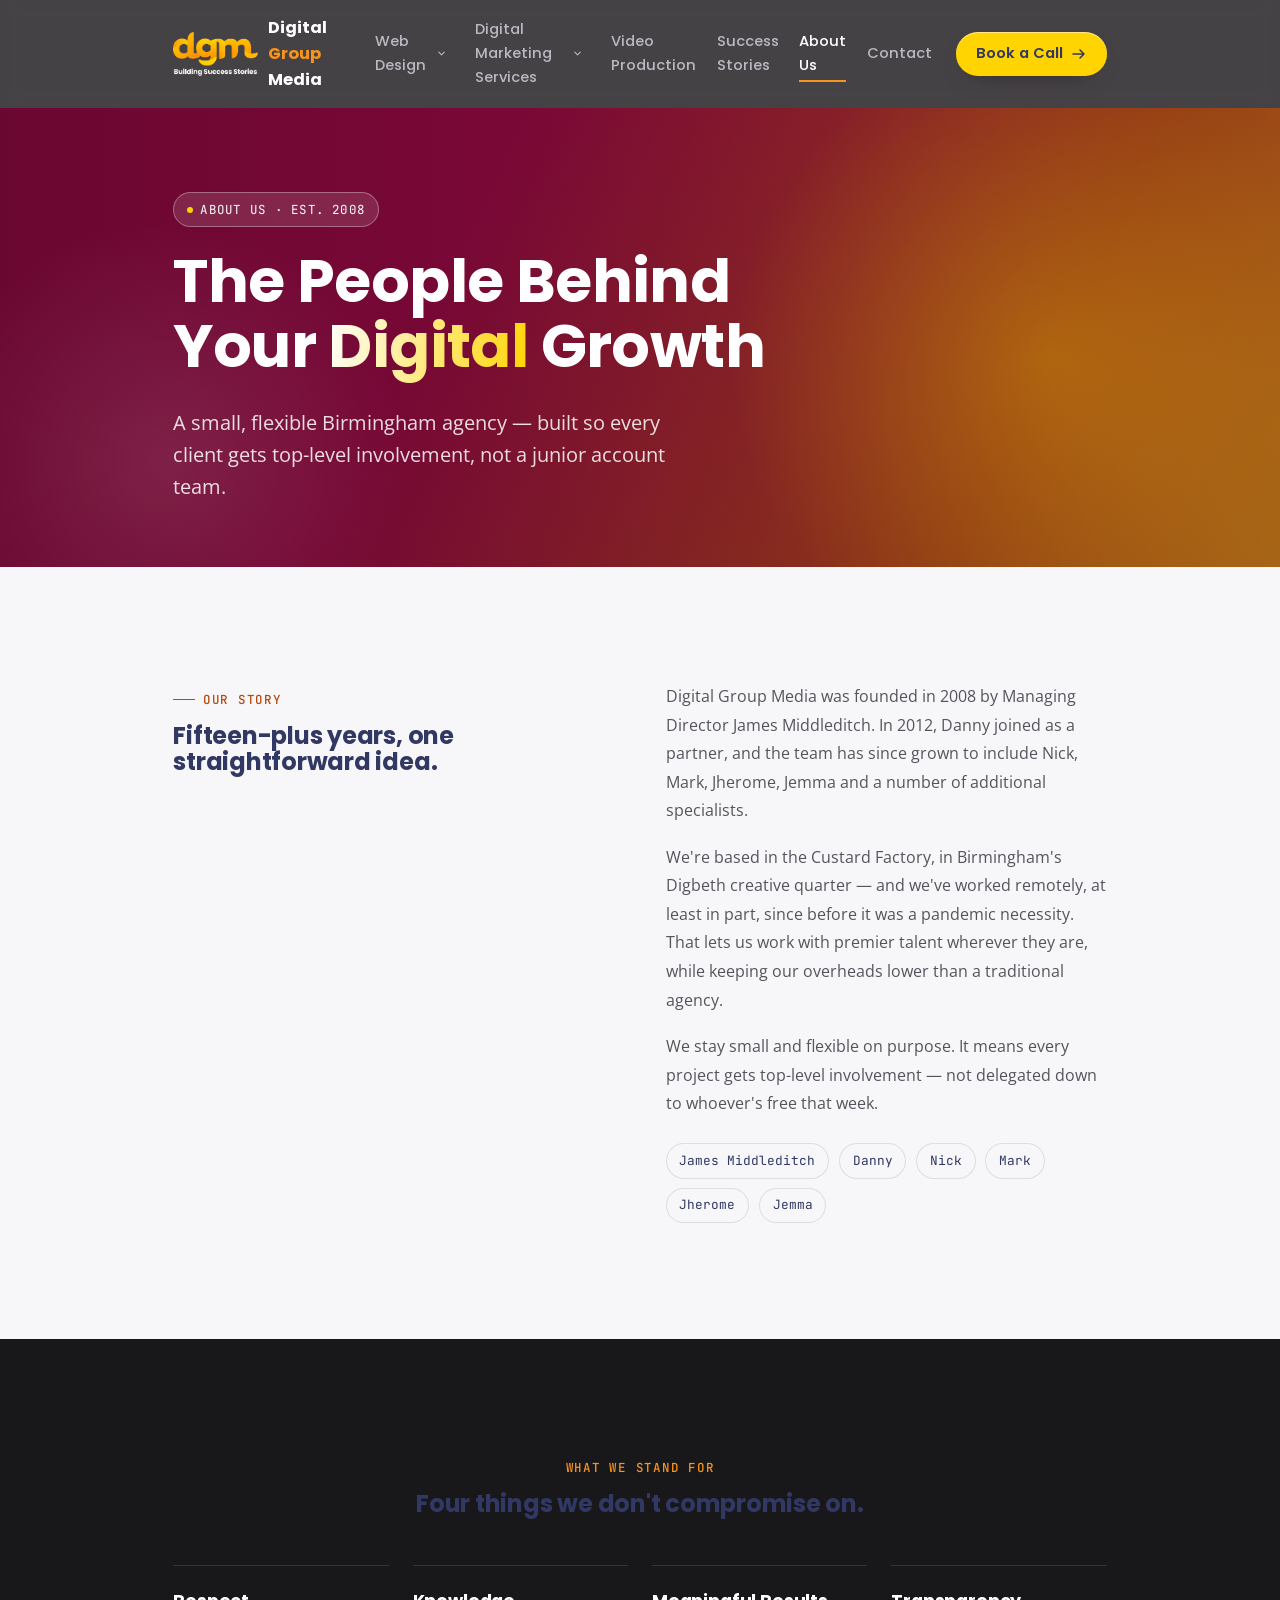
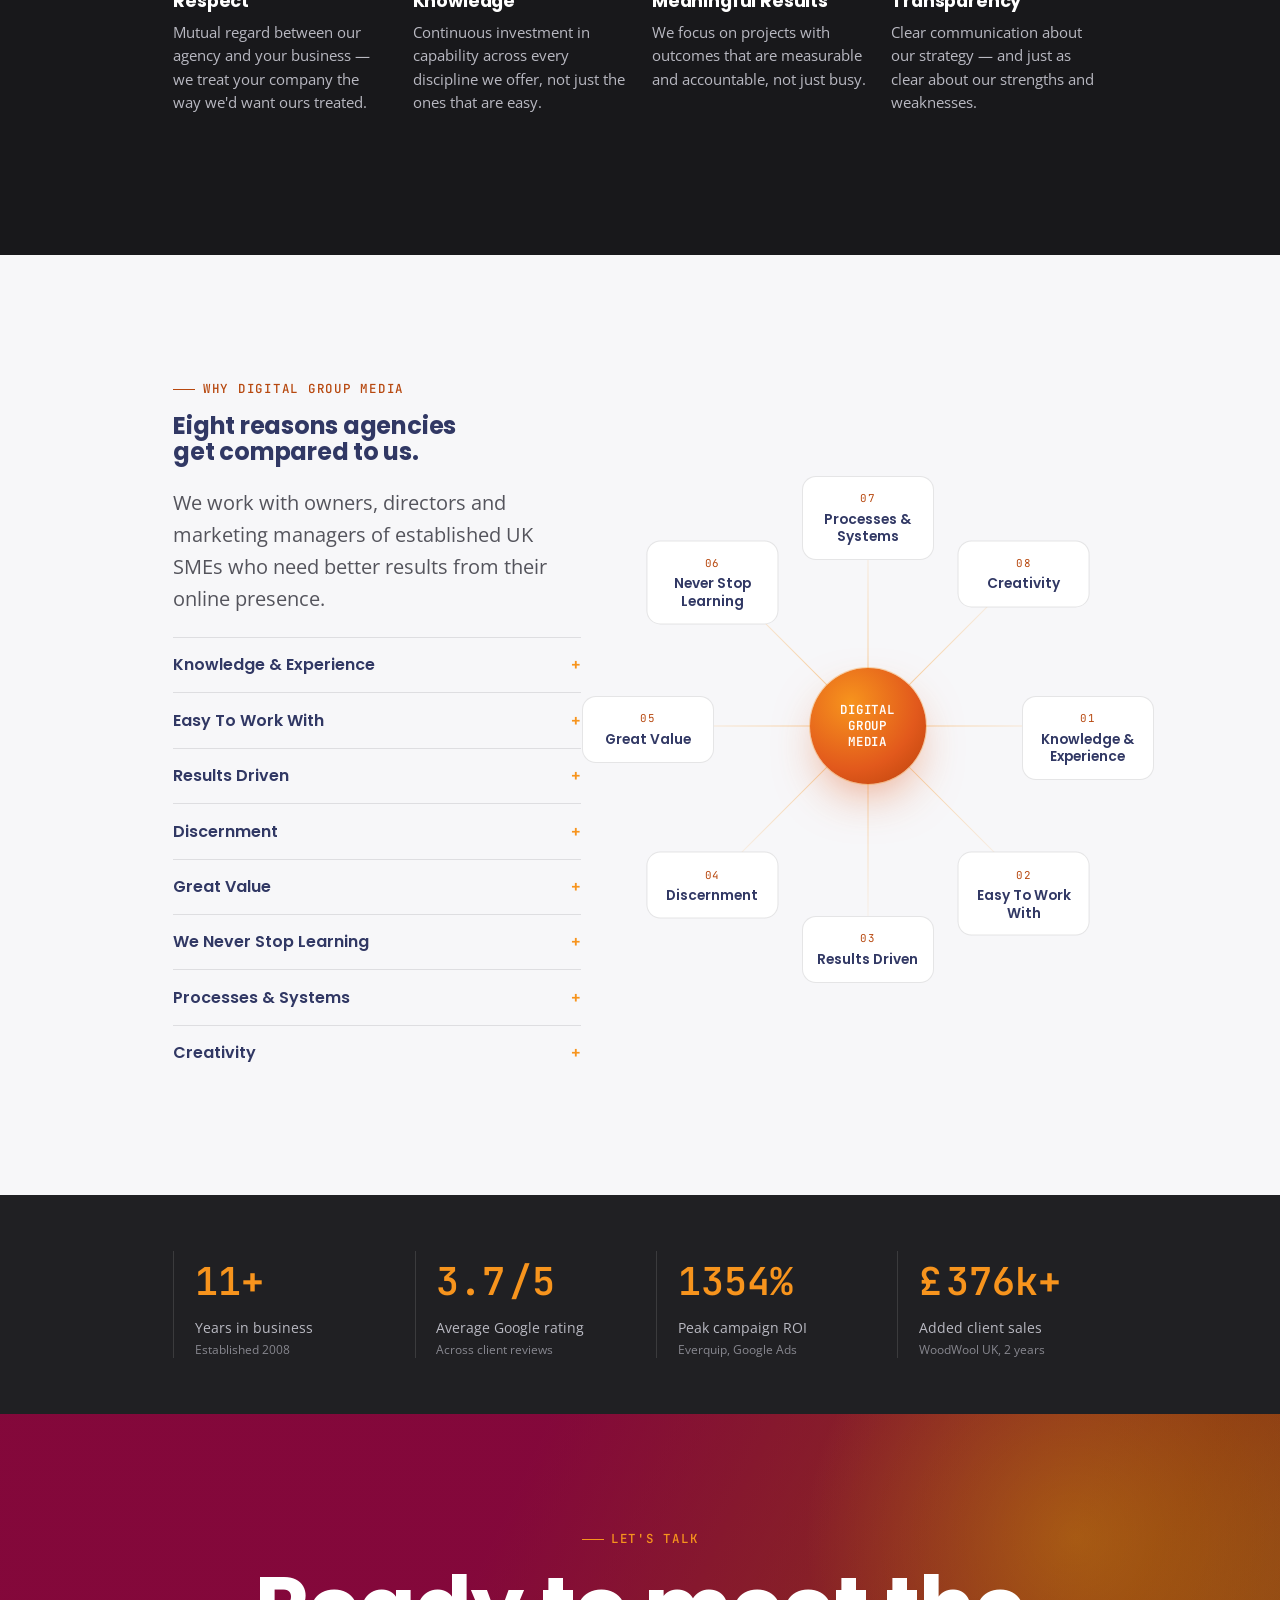
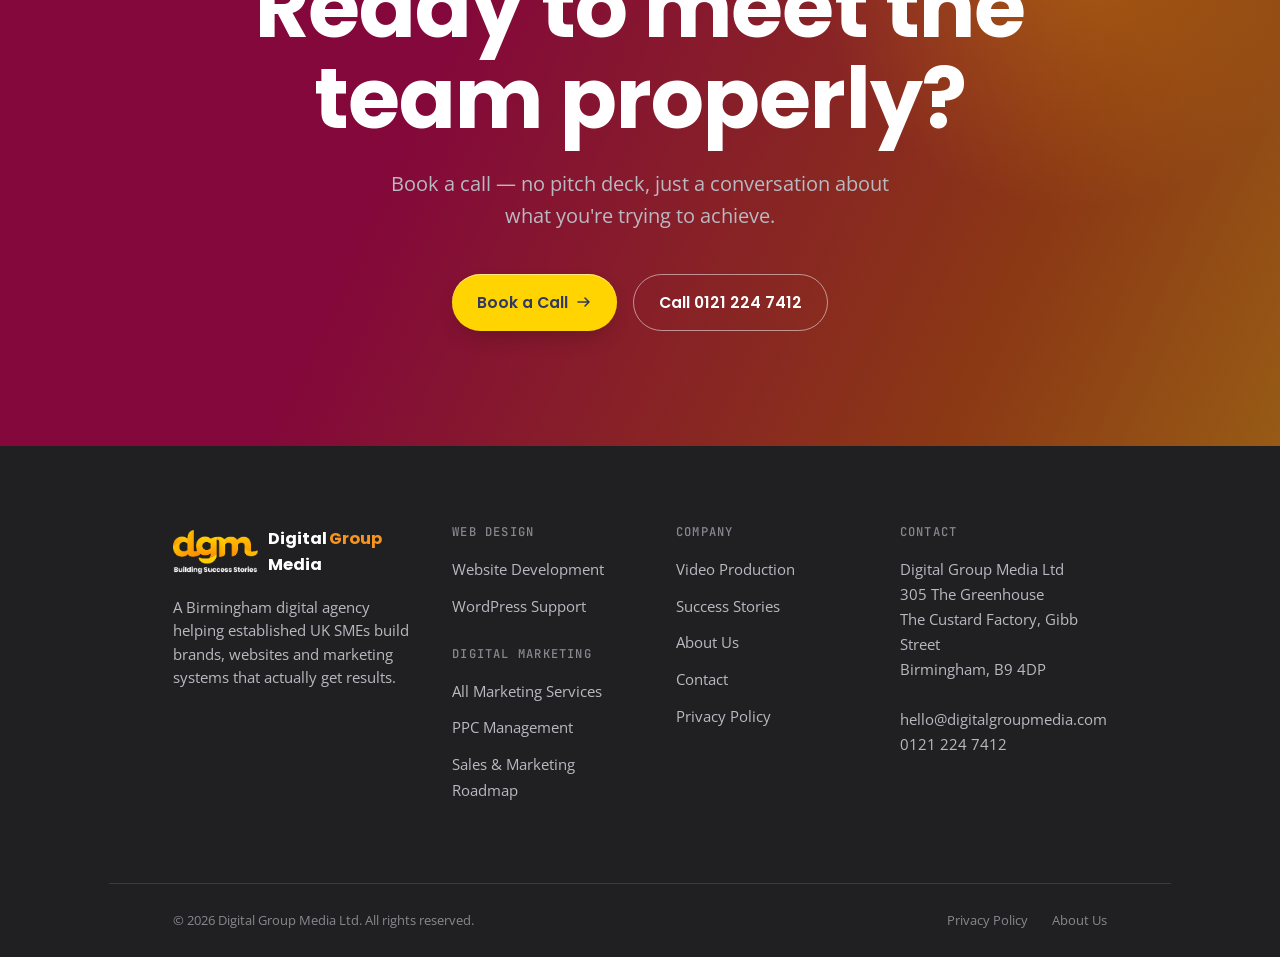
==== commit d9b0f662: "Drop .html extension from internal links Cloudflare Pages serves foo.html at /foo and redirects /foo" ====
--- a/about-us.html
+++ b/about-us.html
@@ -21,38 +21,38 @@
 
 <header class="site-header" id="siteHeader">
   <div class="wrap">
-    <a class="brand" href="index.html">
+    <a class="brand" href="/">
       <img class="brand-mark" src="assets/images/logo-dgm.png" alt="" width="237" height="123">
       <span class="brand-word"><span class="brand-full">Digital <b>Group</b> Media</span><span class="brand-short">D<b>G</b>M</span></span>
     </a>
     <nav class="nav-links" aria-label="Primary">
       <div class="nav-item has-dropdown">
-        <a class="nav-parent-link" href="web-design.html">Web Design</a>
+        <a class="nav-parent-link" href="web-design">Web Design</a>
         <button class="nav-caret-btn" type="button" aria-expanded="false" aria-controls="dd-1" aria-label="Show Web Design submenu">
           <svg class="nav-caret" aria-hidden="true"><use href="#ic-chevron"/></svg>
         </button>
         <div class="nav-dropdown" id="dd-1">
-          <a href="web-design.html">Website Development</a>
-        <a href="support.html">WordPress Support</a>
+          <a href="web-design">Website Development</a>
+        <a href="support">WordPress Support</a>
         </div>
       </div>
       <div class="nav-item has-dropdown">
-        <a class="nav-parent-link" href="digital-marketing-services.html">Digital Marketing Services</a>
+        <a class="nav-parent-link" href="digital-marketing-services">Digital Marketing Services</a>
         <button class="nav-caret-btn" type="button" aria-expanded="false" aria-controls="dd-2" aria-label="Show Digital Marketing Services submenu">
           <svg class="nav-caret" aria-hidden="true"><use href="#ic-chevron"/></svg>
         </button>
         <div class="nav-dropdown" id="dd-2">
-          <a href="ppc-management.html">PPC Management</a>
-        <a href="sales-and-marketing-roadmap.html">Sales and Marketing Roadmap</a>
-        </div>
-      </div>
-      <a href="videography-services.html">Video Production</a>
-      <a href="success-stories.html">Success Stories</a>
-      <a href="about-us.html" aria-current="page">About Us</a>
-      <a href="contact.html">Contact</a>
+          <a href="ppc-management">PPC Management</a>
+        <a href="sales-and-marketing-roadmap">Sales and Marketing Roadmap</a>
+        </div>
+      </div>
+      <a href="videography-services">Video Production</a>
+      <a href="success-stories">Success Stories</a>
+      <a href="about-us" aria-current="page">About Us</a>
+      <a href="contact">Contact</a>
     </nav>
     <div class="nav-actions">
-      <a class="btn btn-primary" href="contact.html">Book a Call<svg class="ic" aria-hidden="true"><use href="#ic-arrow"/></svg></a>
+      <a class="btn btn-primary" href="contact">Book a Call<svg class="ic" aria-hidden="true"><use href="#ic-arrow"/></svg></a>
       <button class="nav-toggle" id="navToggle" aria-expanded="false" aria-controls="mobileNav" aria-label="Open menu">
         <span class="nav-toggle-bars"><span></span><span></span><span></span></span>
       </button>
@@ -61,18 +61,18 @@
 </header>
 
 <nav class="mobile-nav" id="mobileNav" aria-label="Mobile">
-  <a href="index.html">Home</a>
-  <a href="web-design.html">Web Design</a>
-  <a class="mobile-sub" href="web-design.html">Website Development</a>
-  <a class="mobile-sub" href="support.html">WordPress Support</a>
-  <a href="digital-marketing-services.html">Digital Marketing Services</a>
-  <a class="mobile-sub" href="ppc-management.html">PPC Management</a>
-  <a class="mobile-sub" href="sales-and-marketing-roadmap.html">Sales and Marketing Roadmap</a>
-  <a href="videography-services.html">Video Production</a>
-  <a href="success-stories.html">Success Stories</a>
-  <a href="about-us.html" aria-current="page">About Us</a>
-  <a href="contact.html">Contact</a>
-  <a class="btn btn-primary" href="contact.html">Book a Call<svg class="ic" aria-hidden="true"><use href="#ic-arrow"/></svg></a>
+  <a href="/">Home</a>
+  <a href="web-design">Web Design</a>
+  <a class="mobile-sub" href="web-design">Website Development</a>
+  <a class="mobile-sub" href="support">WordPress Support</a>
+  <a href="digital-marketing-services">Digital Marketing Services</a>
+  <a class="mobile-sub" href="ppc-management">PPC Management</a>
+  <a class="mobile-sub" href="sales-and-marketing-roadmap">Sales and Marketing Roadmap</a>
+  <a href="videography-services">Video Production</a>
+  <a href="success-stories">Success Stories</a>
+  <a href="about-us" aria-current="page">About Us</a>
+  <a href="contact">Contact</a>
+  <a class="btn btn-primary" href="contact">Book a Call<svg class="ic" aria-hidden="true"><use href="#ic-arrow"/></svg></a>
 </nav>
 
 <main id="main">
@@ -209,7 +209,7 @@
       <h2 id="cta-h2" class="reveal">Ready to meet the team properly?</h2>
       <p class="lead reveal">Book a call &mdash; no pitch deck, just a conversation about what you're trying to achieve.</p>
       <div class="hero-cta reveal">
-        <a class="btn btn-primary" href="contact.html">Book a Call<svg class="ic" aria-hidden="true"><use href="#ic-arrow"/></svg></a>
+        <a class="btn btn-primary" href="contact">Book a Call<svg class="ic" aria-hidden="true"><use href="#ic-arrow"/></svg></a>
         <a class="btn btn-ghost" href="tel:01212247412">Call 0121 224 7412</a>
       </div>
     </div>
@@ -220,7 +220,7 @@
 <footer class="site-footer">
   <div class="wrap footer-top">
     <div class="footer-brand">
-      <a class="brand" href="index.html">
+      <a class="brand" href="/">
         <img class="brand-mark" src="assets/images/logo-dgm.png" alt="" width="237" height="123">
         <span class="brand-word">Digital <b>Group</b> Media</span>
       </a>
@@ -229,24 +229,24 @@
     <div class="footer-col">
       <h4>Web Design</h4>
       <ul>
-        <li><a href="web-design.html">Website Development</a></li>
-        <li><a href="support.html">WordPress Support</a></li>
+        <li><a href="web-design">Website Development</a></li>
+        <li><a href="support">WordPress Support</a></li>
       </ul>
       <h4 class="footer-col-spaced">Digital Marketing</h4>
       <ul>
-        <li><a href="digital-marketing-services.html">All Marketing Services</a></li>
-        <li><a href="ppc-management.html">PPC Management</a></li>
-        <li><a href="sales-and-marketing-roadmap.html">Sales &amp; Marketing Roadmap</a></li>
+        <li><a href="digital-marketing-services">All Marketing Services</a></li>
+        <li><a href="ppc-management">PPC Management</a></li>
+        <li><a href="sales-and-marketing-roadmap">Sales &amp; Marketing Roadmap</a></li>
       </ul>
     </div>
     <div class="footer-col">
       <h4>Company</h4>
       <ul>
-        <li><a href="videography-services.html">Video Production</a></li>
-        <li><a href="success-stories.html">Success Stories</a></li>
-        <li><a href="about-us.html">About Us</a></li>
-        <li><a href="contact.html">Contact</a></li>
-        <li><a href="privacy-policy.html">Privacy Policy</a></li>
+        <li><a href="videography-services">Video Production</a></li>
+        <li><a href="success-stories">Success Stories</a></li>
+        <li><a href="about-us">About Us</a></li>
+        <li><a href="contact">Contact</a></li>
+        <li><a href="privacy-policy">Privacy Policy</a></li>
       </ul>
     </div>
     <div class="footer-col">
@@ -264,8 +264,8 @@
   <div class="wrap footer-bottom">
     <span>&copy; <span id="year">2026</span> Digital Group Media Ltd. All rights reserved.</span>
     <span class="footer-legal">
-      <a href="privacy-policy.html">Privacy Policy</a>
-      <a href="about-us.html">About Us</a>
+      <a href="privacy-policy">Privacy Policy</a>
+      <a href="about-us">About Us</a>
     </span>
   </div>
 </footer>
--- a/assets/css/styles.css
+++ b/assets/css/styles.css
@@ -219,7 +219,7 @@
   border-bottom-color:var(--ink-line);padding-block:10px;
 }
 .brand{display:flex;align-items:center;gap:.65em;font-family:var(--font-display);font-weight:700;color:#fff;}
-.brand-mark{height:34px;width:auto;flex:none;object-fit:contain;}
+.brand-mark{height:44px;width:auto;flex:none;object-fit:contain;}
 .brand-word{font-size:1.02rem;letter-spacing:-.01em;}
 .brand-word b{color:var(--orange-light);}
 @media (max-width:640px){.brand-word .brand-full{display:none;}}
